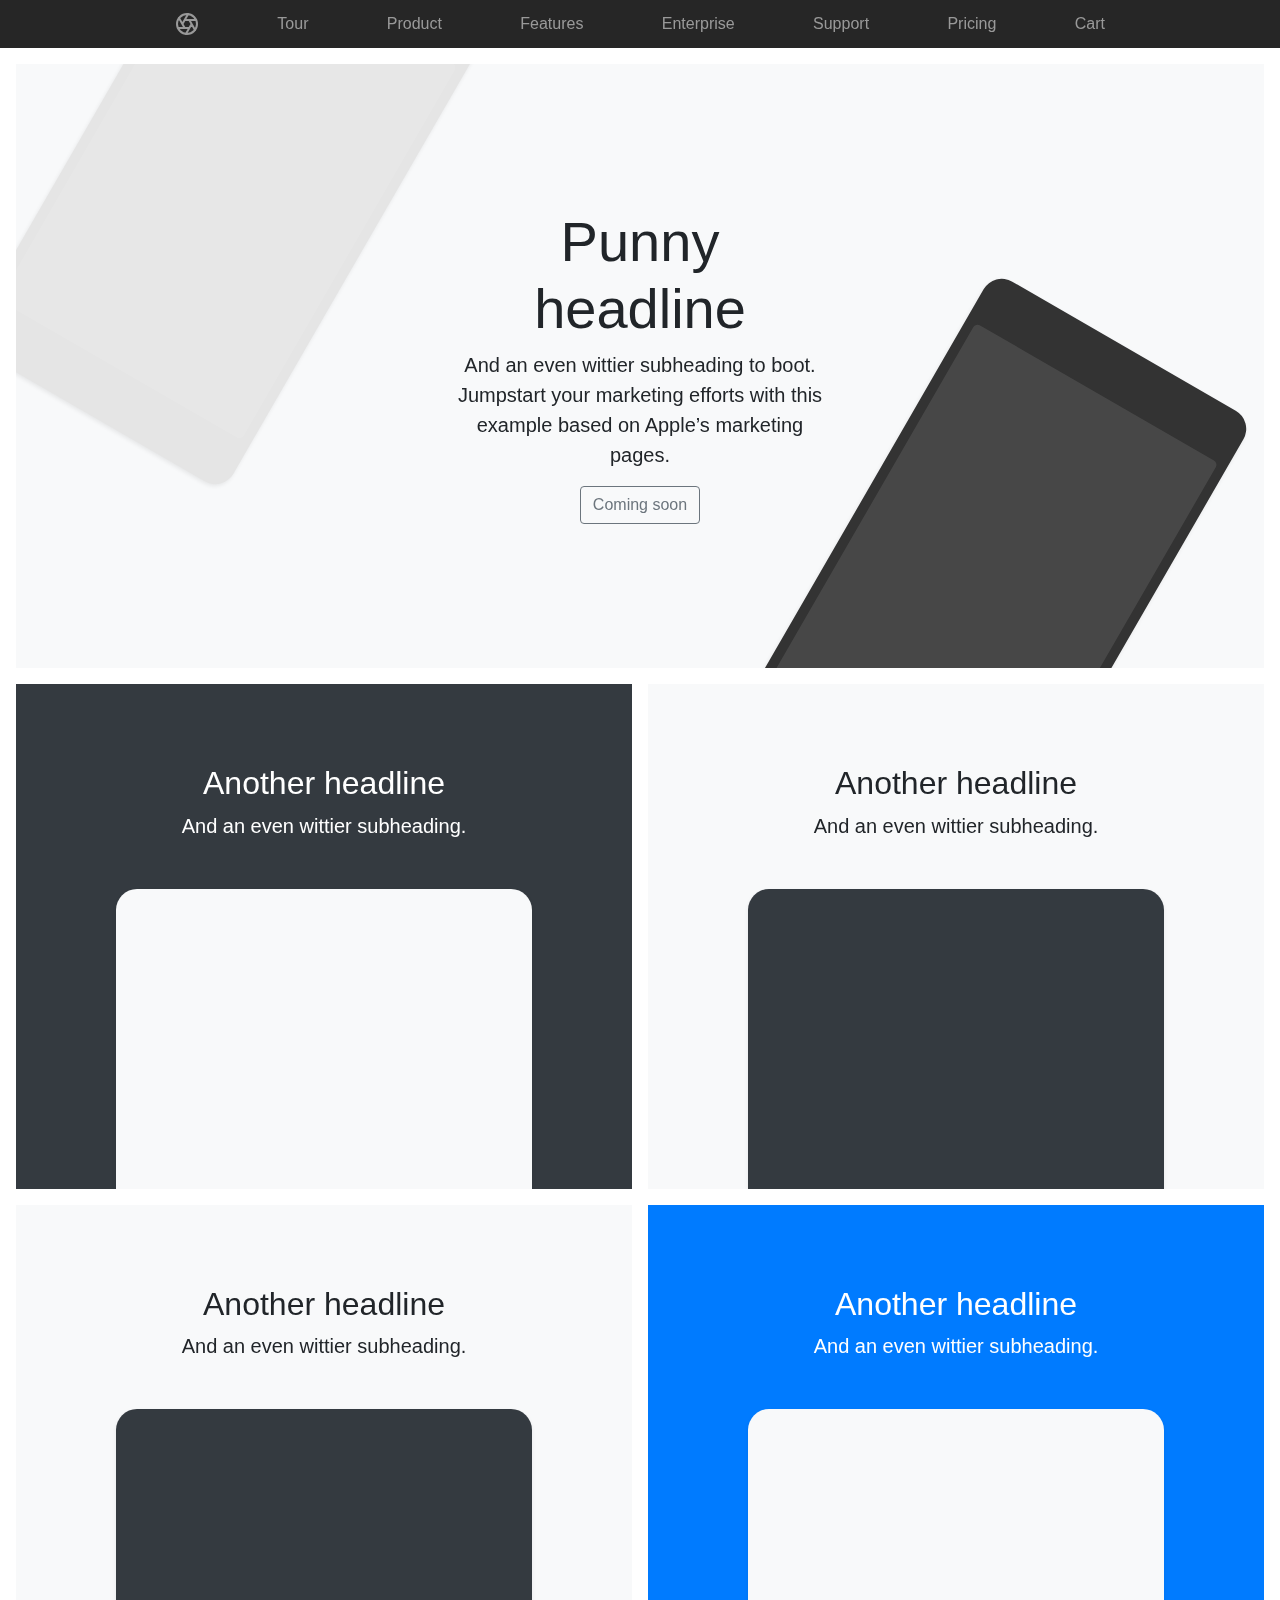
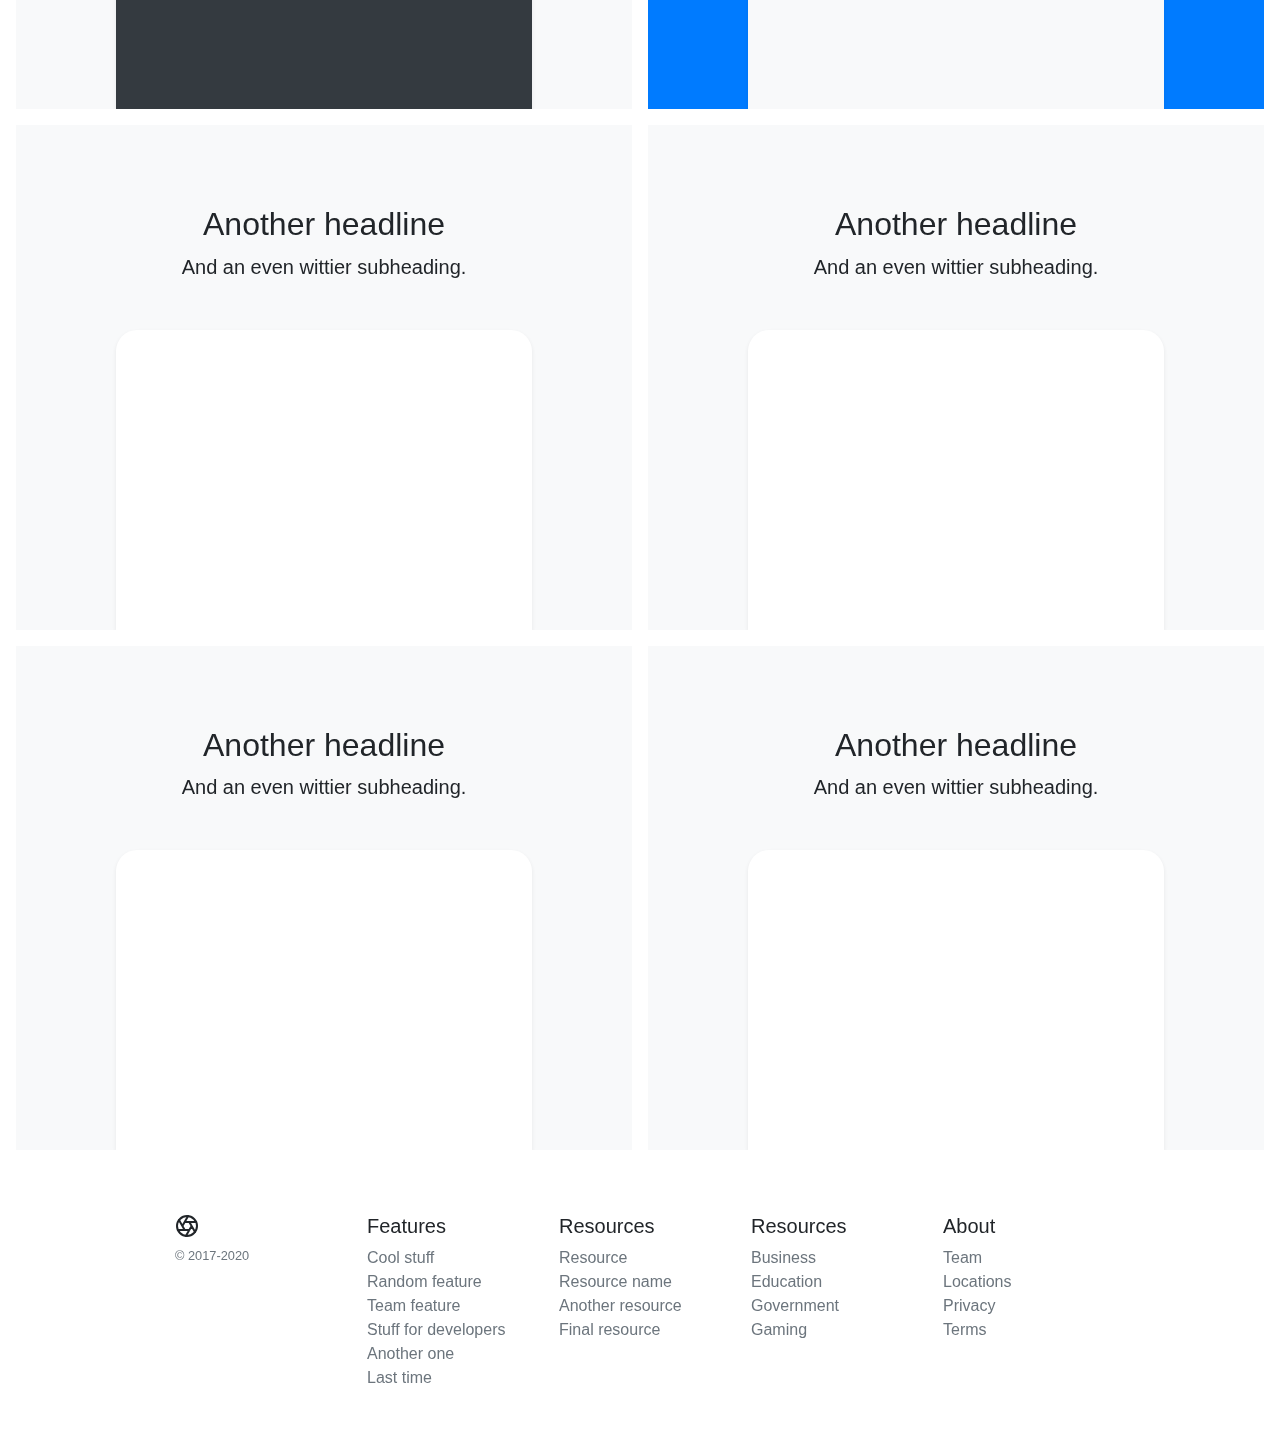
==== index.html @ e9743be8 "Moved files" ====
<!doctype html>
<html lang="en">
  <head>
    <meta charset="utf-8">
    <meta name="viewport" content="width=device-width, initial-scale=1, shrink-to-fit=no">
    <meta name="description" content="">
    <meta name="author" content="Mark Otto, Jacob Thornton, and Bootstrap contributors">
    <meta name="generator" content="Jekyll v4.1.1">
    <title>Product example · Bootstrap</title>

    <link rel="canonical" href="https://getbootstrap.com/docs/4.5/examples/product/">

    <!-- Bootstrap core CSS -->
<link href="assets/dist/css/bootstrap.min.css" rel="stylesheet">

    <style>
      .bd-placeholder-img {
        font-size: 1.125rem;
        text-anchor: middle;
        -webkit-user-select: none;
        -moz-user-select: none;
        -ms-user-select: none;
        user-select: none;
      }

      @media (min-width: 768px) {
        .bd-placeholder-img-lg {
          font-size: 3.5rem;
        }
      }
    </style>
    <!-- Custom styles for this template -->
    <link href="product.css" rel="stylesheet">
  </head>
  <body>
    <nav class="site-header sticky-top py-1">
  <div class="container d-flex flex-column flex-md-row justify-content-between">
    <a class="py-2" href="#" aria-label="Product">
      <svg xmlns="http://www.w3.org/2000/svg" width="24" height="24" fill="none" stroke="currentColor" stroke-linecap="round" stroke-linejoin="round" stroke-width="2" class="d-block mx-auto" role="img" viewBox="0 0 24 24" focusable="false"><title>Product</title><circle cx="12" cy="12" r="10"/><path d="M14.31 8l5.74 9.94M9.69 8h11.48M7.38 12l5.74-9.94M9.69 16L3.95 6.06M14.31 16H2.83m13.79-4l-5.74 9.94"/></svg>
    </a>
    <a class="py-2 d-none d-md-inline-block" href="#">Tour</a>
    <a class="py-2 d-none d-md-inline-block" href="#">Product</a>
    <a class="py-2 d-none d-md-inline-block" href="#">Features</a>
    <a class="py-2 d-none d-md-inline-block" href="#">Enterprise</a>
    <a class="py-2 d-none d-md-inline-block" href="#">Support</a>
    <a class="py-2 d-none d-md-inline-block" href="#">Pricing</a>
    <a class="py-2 d-none d-md-inline-block" href="#">Cart</a>
  </div>
</nav>

<div class="position-relative overflow-hidden p-3 p-md-5 m-md-3 text-center bg-light">
  <div class="col-md-5 p-lg-5 mx-auto my-5">
    <h1 class="display-4 font-weight-normal">Punny headline</h1>
    <p class="lead font-weight-normal">And an even wittier subheading to boot. Jumpstart your marketing efforts with this example based on Apple’s marketing pages.</p>
    <a class="btn btn-outline-secondary" href="#">Coming soon</a>
  </div>
  <div class="product-device shadow-sm d-none d-md-block"></div>
  <div class="product-device product-device-2 shadow-sm d-none d-md-block"></div>
</div>

<div class="d-md-flex flex-md-equal w-100 my-md-3 pl-md-3">
  <div class="bg-dark mr-md-3 pt-3 px-3 pt-md-5 px-md-5 text-center text-white overflow-hidden">
    <div class="my-3 py-3">
      <h2 class="display-5">Another headline</h2>
      <p class="lead">And an even wittier subheading.</p>
    </div>
    <div class="bg-light shadow-sm mx-auto" style="width: 80%; height: 300px; border-radius: 21px 21px 0 0;"></div>
  </div>
  <div class="bg-light mr-md-3 pt-3 px-3 pt-md-5 px-md-5 text-center overflow-hidden">
    <div class="my-3 p-3">
      <h2 class="display-5">Another headline</h2>
      <p class="lead">And an even wittier subheading.</p>
    </div>
    <div class="bg-dark shadow-sm mx-auto" style="width: 80%; height: 300px; border-radius: 21px 21px 0 0;"></div>
  </div>
</div>

<div class="d-md-flex flex-md-equal w-100 my-md-3 pl-md-3">
  <div class="bg-light mr-md-3 pt-3 px-3 pt-md-5 px-md-5 text-center overflow-hidden">
    <div class="my-3 p-3">
      <h2 class="display-5">Another headline</h2>
      <p class="lead">And an even wittier subheading.</p>
    </div>
    <div class="bg-dark shadow-sm mx-auto" style="width: 80%; height: 300px; border-radius: 21px 21px 0 0;"></div>
  </div>
  <div class="bg-primary mr-md-3 pt-3 px-3 pt-md-5 px-md-5 text-center text-white overflow-hidden">
    <div class="my-3 py-3">
      <h2 class="display-5">Another headline</h2>
      <p class="lead">And an even wittier subheading.</p>
    </div>
    <div class="bg-light shadow-sm mx-auto" style="width: 80%; height: 300px; border-radius: 21px 21px 0 0;"></div>
  </div>
</div>

<div class="d-md-flex flex-md-equal w-100 my-md-3 pl-md-3">
  <div class="bg-light mr-md-3 pt-3 px-3 pt-md-5 px-md-5 text-center overflow-hidden">
    <div class="my-3 p-3">
      <h2 class="display-5">Another headline</h2>
      <p class="lead">And an even wittier subheading.</p>
    </div>
    <div class="bg-white shadow-sm mx-auto" style="width: 80%; height: 300px; border-radius: 21px 21px 0 0;"></div>
  </div>
  <div class="bg-light mr-md-3 pt-3 px-3 pt-md-5 px-md-5 text-center overflow-hidden">
    <div class="my-3 py-3">
      <h2 class="display-5">Another headline</h2>
      <p class="lead">And an even wittier subheading.</p>
    </div>
    <div class="bg-white shadow-sm mx-auto" style="width: 80%; height: 300px; border-radius: 21px 21px 0 0;"></div>
  </div>
</div>

<div class="d-md-flex flex-md-equal w-100 my-md-3 pl-md-3">
  <div class="bg-light mr-md-3 pt-3 px-3 pt-md-5 px-md-5 text-center overflow-hidden">
    <div class="my-3 p-3">
      <h2 class="display-5">Another headline</h2>
      <p class="lead">And an even wittier subheading.</p>
    </div>
    <div class="bg-white shadow-sm mx-auto" style="width: 80%; height: 300px; border-radius: 21px 21px 0 0;"></div>
  </div>
  <div class="bg-light mr-md-3 pt-3 px-3 pt-md-5 px-md-5 text-center overflow-hidden">
    <div class="my-3 py-3">
      <h2 class="display-5">Another headline</h2>
      <p class="lead">And an even wittier subheading.</p>
    </div>
    <div class="bg-white shadow-sm mx-auto" style="width: 80%; height: 300px; border-radius: 21px 21px 0 0;"></div>
  </div>
</div>

<footer class="container py-5">
  <div class="row">
    <div class="col-12 col-md">
      <svg xmlns="http://www.w3.org/2000/svg" width="24" height="24" fill="none" stroke="currentColor" stroke-linecap="round" stroke-linejoin="round" stroke-width="2" class="d-block mb-2" role="img" viewBox="0 0 24 24" focusable="false"><title>Product</title><circle cx="12" cy="12" r="10"/><path d="M14.31 8l5.74 9.94M9.69 8h11.48M7.38 12l5.74-9.94M9.69 16L3.95 6.06M14.31 16H2.83m13.79-4l-5.74 9.94"/></svg>
      <small class="d-block mb-3 text-muted">&copy; 2017-2020</small>
    </div>
    <div class="col-6 col-md">
      <h5>Features</h5>
      <ul class="list-unstyled text-small">
        <li><a class="text-muted" href="#">Cool stuff</a></li>
        <li><a class="text-muted" href="#">Random feature</a></li>
        <li><a class="text-muted" href="#">Team feature</a></li>
        <li><a class="text-muted" href="#">Stuff for developers</a></li>
        <li><a class="text-muted" href="#">Another one</a></li>
        <li><a class="text-muted" href="#">Last time</a></li>
      </ul>
    </div>
    <div class="col-6 col-md">
      <h5>Resources</h5>
      <ul class="list-unstyled text-small">
        <li><a class="text-muted" href="#">Resource</a></li>
        <li><a class="text-muted" href="#">Resource name</a></li>
        <li><a class="text-muted" href="#">Another resource</a></li>
        <li><a class="text-muted" href="#">Final resource</a></li>
      </ul>
    </div>
    <div class="col-6 col-md">
      <h5>Resources</h5>
      <ul class="list-unstyled text-small">
        <li><a class="text-muted" href="#">Business</a></li>
        <li><a class="text-muted" href="#">Education</a></li>
        <li><a class="text-muted" href="#">Government</a></li>
        <li><a class="text-muted" href="#">Gaming</a></li>
      </ul>
    </div>
    <div class="col-6 col-md">
      <h5>About</h5>
      <ul class="list-unstyled text-small">
        <li><a class="text-muted" href="#">Team</a></li>
        <li><a class="text-muted" href="#">Locations</a></li>
        <li><a class="text-muted" href="#">Privacy</a></li>
        <li><a class="text-muted" href="#">Terms</a></li>
      </ul>
    </div>
  </div>
</footer>
<script src="https://code.jquery.com/jquery-3.5.1.slim.min.js" integrity="sha384-DfXdz2htPH0lsSSs5nCTpuj/zy4C+OGpamoFVy38MVBnE+IbbVYUew+OrCXaRkfj" crossorigin="anonymous"></script>
      <script>window.jQuery || document.write('<script src="assets/js/vendor/jquery.slim.min.js"><\/script>')</script><script src="assets/dist/js/bootstrap.bundle.min.js"></script>
</html>
---- product.css ----
.container {
  max-width: 960px;
}

/*
 * Custom translucent site header
 */

.site-header {
  background-color: rgba(0, 0, 0, .85);
  -webkit-backdrop-filter: saturate(180%) blur(20px);
  backdrop-filter: saturate(180%) blur(20px);
}
.site-header a {
  color: #999;
  transition: ease-in-out color .15s;
}
.site-header a:hover {
  color: #fff;
  text-decoration: none;
}

/*
 * Dummy devices (replace them with your own or something else entirely!)
 */

.product-device {
  position: absolute;
  right: 10%;
  bottom: -30%;
  width: 300px;
  height: 540px;
  background-color: #333;
  border-radius: 21px;
  -webkit-transform: rotate(30deg);
  transform: rotate(30deg);
}

.product-device::before {
  position: absolute;
  top: 10%;
  right: 10px;
  bottom: 10%;
  left: 10px;
  content: "";
  background-color: rgba(255, 255, 255, .1);
  border-radius: 5px;
}

.product-device-2 {
  top: -25%;
  right: auto;
  bottom: 0;
  left: 5%;
  background-color: #e5e5e5;
}


/*
 * Extra utilities
 */

.flex-equal > * {
  -ms-flex: 1;
  flex: 1;
}
@media (min-width: 768px) {
  .flex-md-equal > * {
    -ms-flex: 1;
    flex: 1;
  }
}

.overflow-hidden { overflow: hidden; }
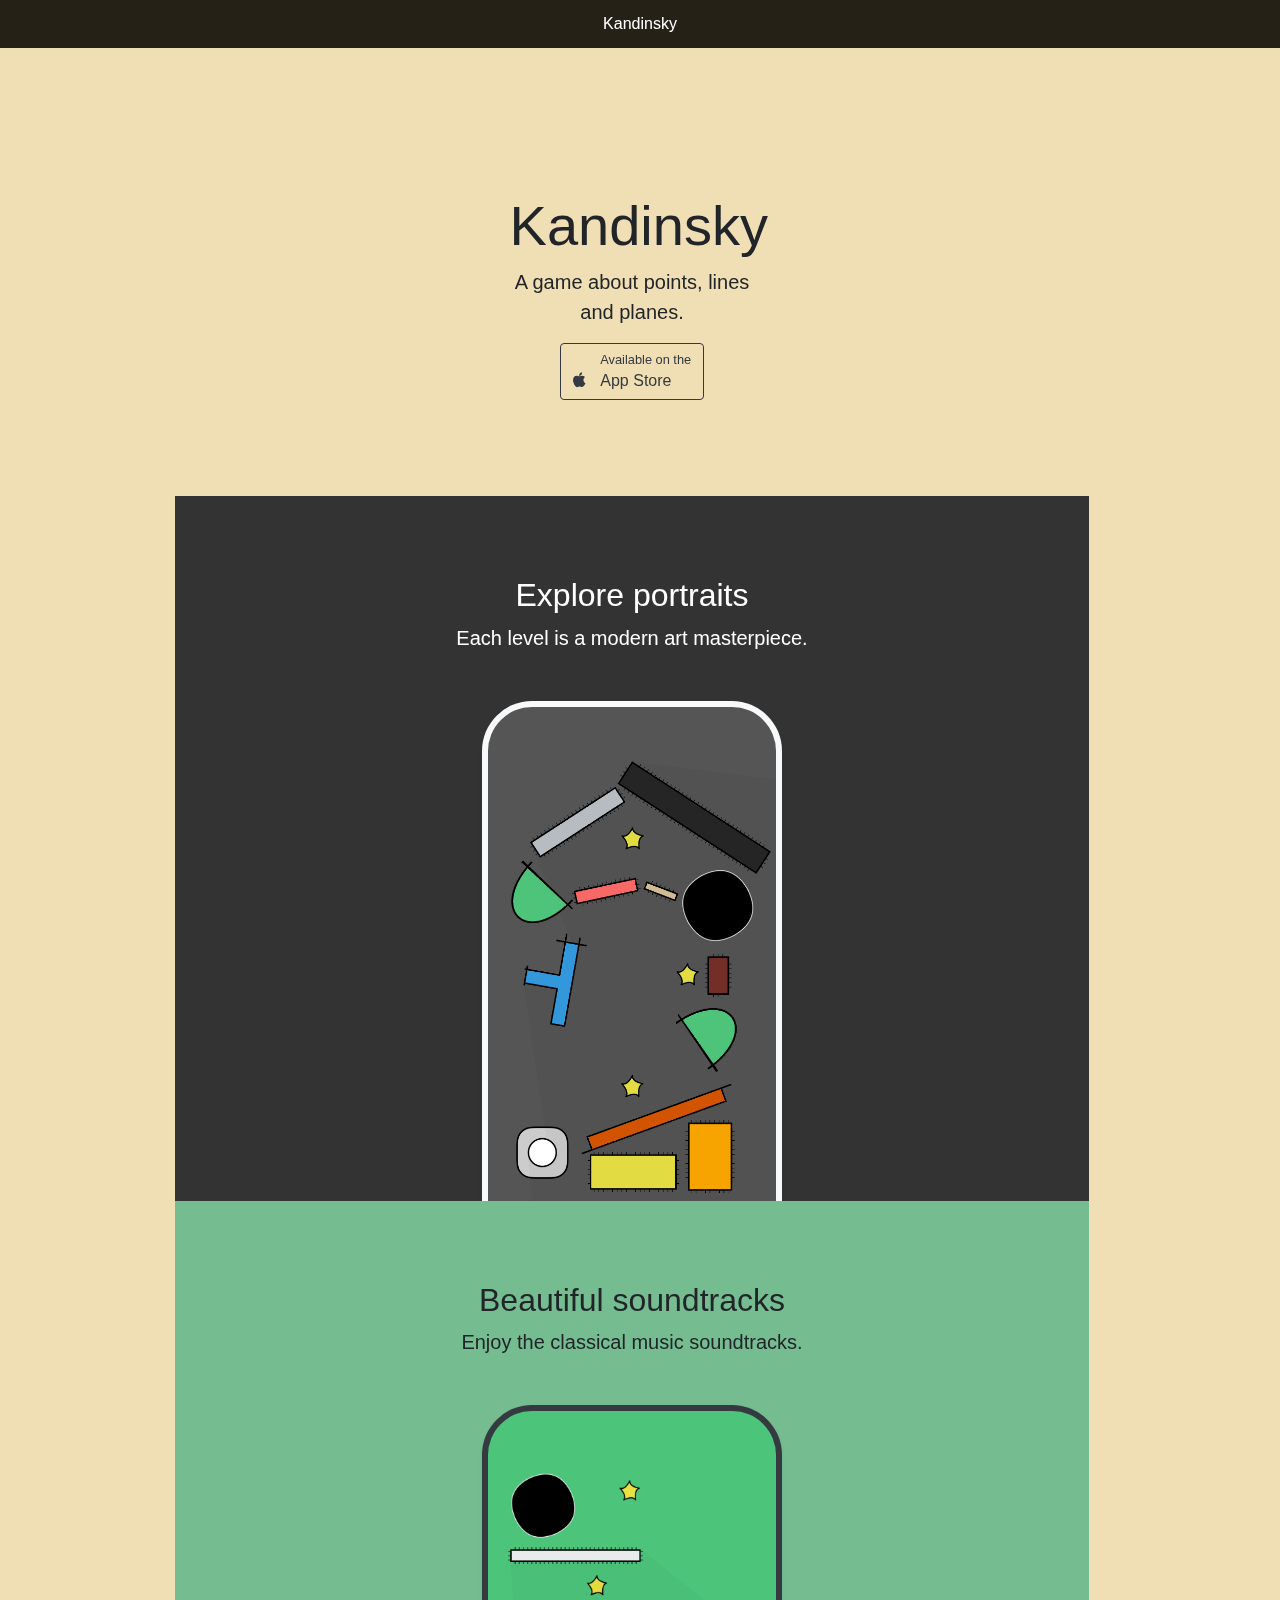
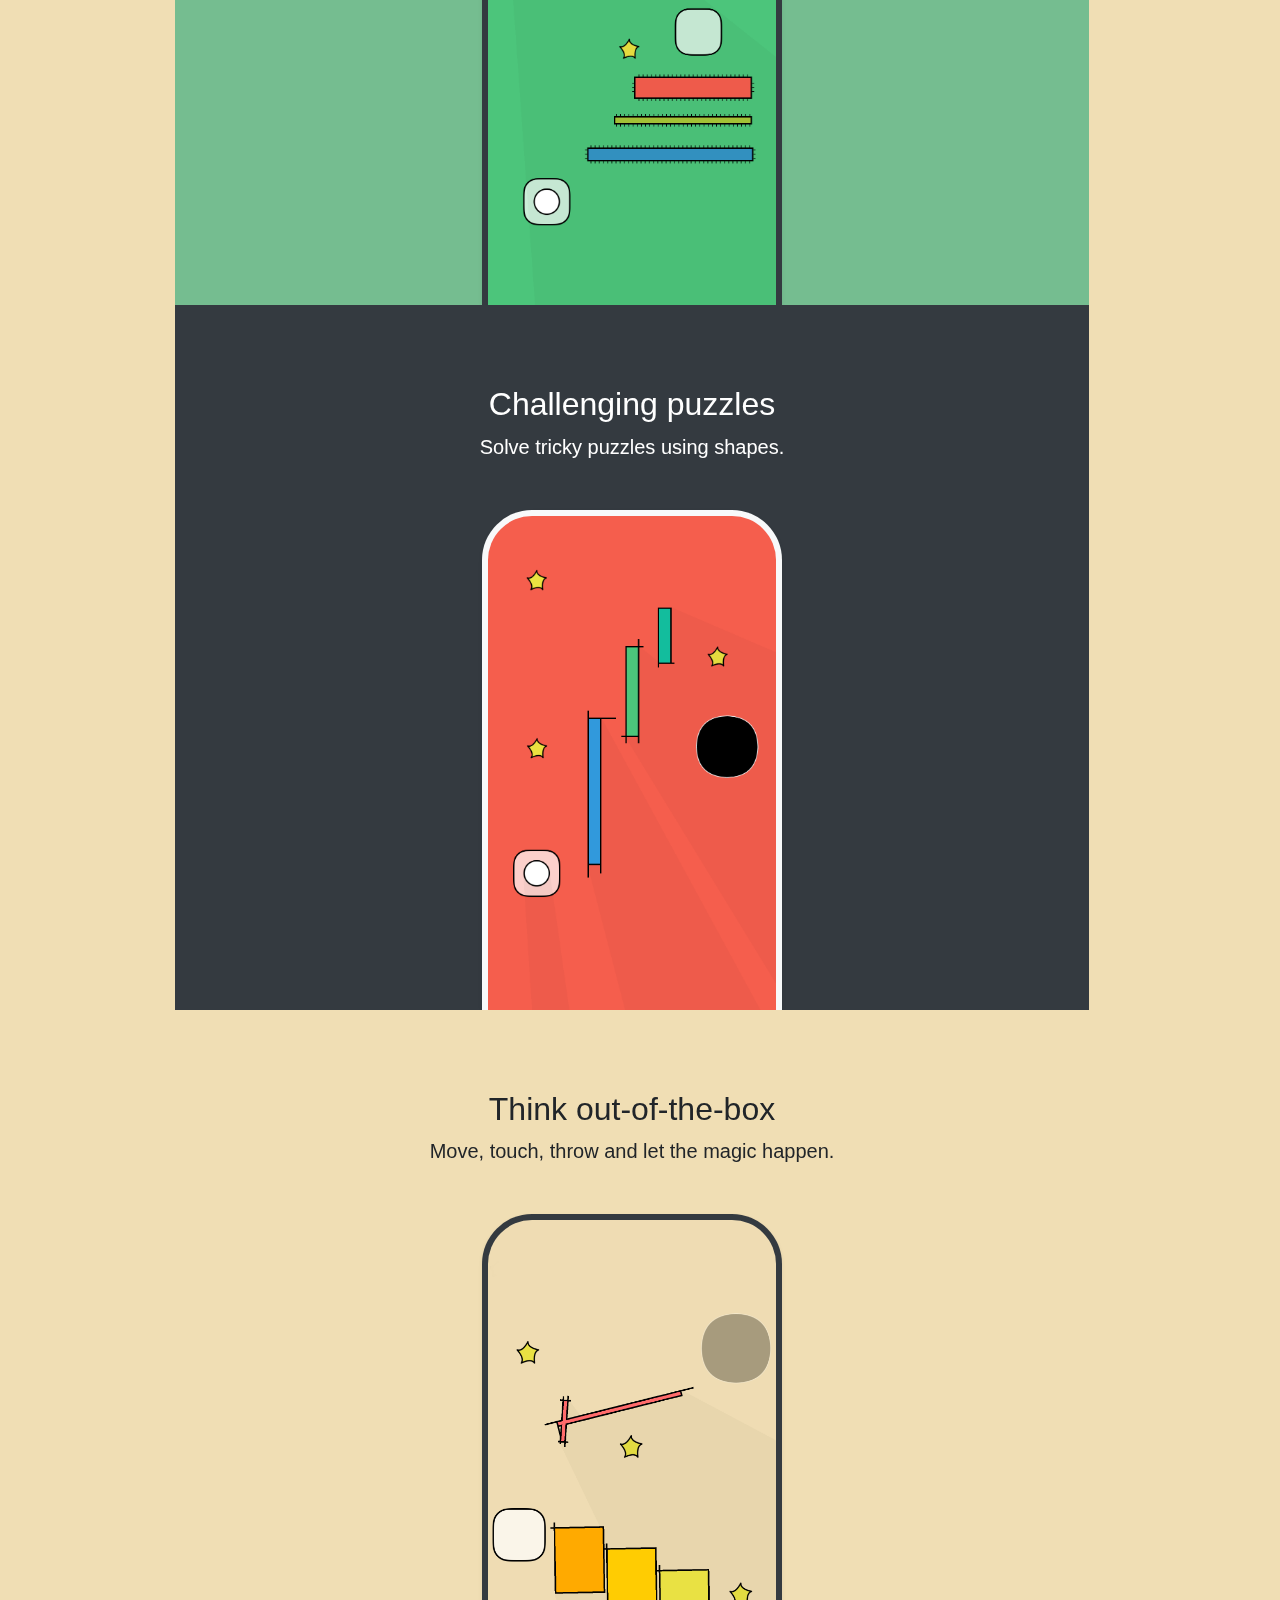
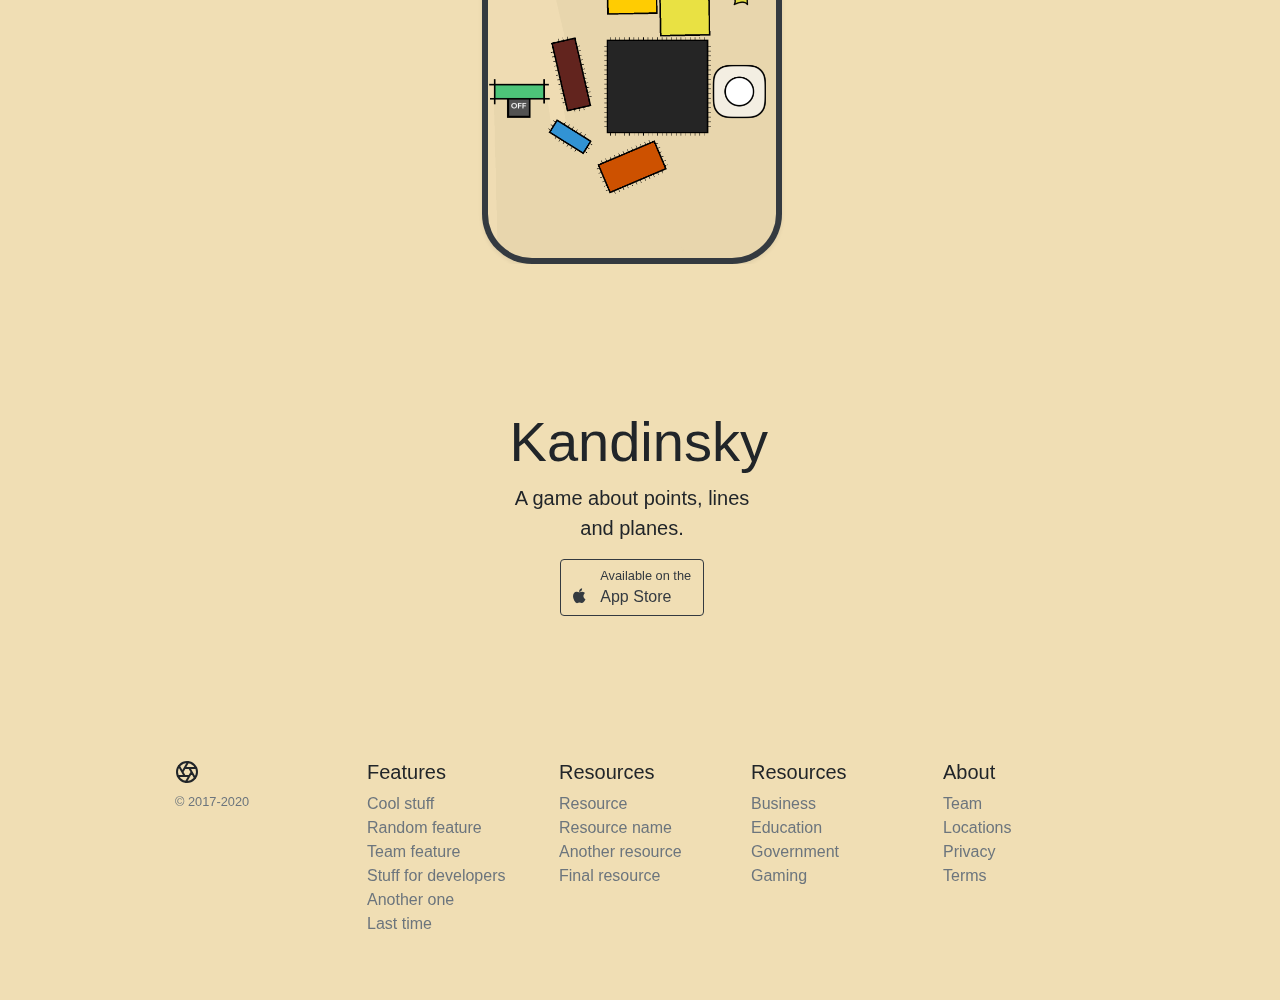
==== commit 60ef118e: "Updated sections" ====
--- a/index.html
+++ b/index.html
@@ -1,177 +1,149 @@
 <!doctype html>
 <html lang="en">
-  <head>
-    <meta charset="utf-8">
-    <meta name="viewport" content="width=device-width, initial-scale=1, shrink-to-fit=no">
-    <meta name="description" content="">
-    <meta name="author" content="Mark Otto, Jacob Thornton, and Bootstrap contributors">
-    <meta name="generator" content="Jekyll v4.1.1">
-    <title>Product example · Bootstrap</title>
+<head>
+  <meta charset="utf-8">
+  <meta name="viewport" content="width=device-width, initial-scale=1, shrink-to-fit=no">
+  <meta name="description" content="">
+  <meta name="author" content="Mark Otto, Jacob Thornton, and Bootstrap contributors">
+  <meta name="generator" content="Jekyll v4.1.1">
+  <title>Product example · Bootstrap</title>
 
-    <link rel="canonical" href="https://getbootstrap.com/docs/4.5/examples/product/">
+  <link rel="canonical" href="https://getbootstrap.com/docs/4.5/examples/product/">
 
-    <!-- Bootstrap core CSS -->
-<link href="assets/dist/css/bootstrap.min.css" rel="stylesheet">
+  <!-- Bootstrap core CSS -->
+  <link href="assets/dist/css/bootstrap.min.css" rel="stylesheet">
 
-    <style>
-      .bd-placeholder-img {
-        font-size: 1.125rem;
-        text-anchor: middle;
-        -webkit-user-select: none;
-        -moz-user-select: none;
-        -ms-user-select: none;
-        user-select: none;
+  <style>
+    .bd-placeholder-img {
+      font-size: 1.125rem;
+      text-anchor: middle;
+      -webkit-user-select: none;
+      -moz-user-select: none;
+      -ms-user-select: none;
+      user-select: none;
+    }
+
+    @media (min-width: 768px) {
+      .bd-placeholder-img-lg {
+        font-size: 3.5rem;
       }
+    }
+  </style>
+  <!-- Custom styles for this template -->
+  <link href="product.css" rel="stylesheet">
+  <link href="https://cdnjs.cloudflare.com/ajax/libs/font-awesome/4.0.3/css/font-awesome.css" rel="stylesheet">
+</head>
+<body>
+  <nav class="site-header sticky-top py-1">
+    <div class="container" style="height: 40px;">
+      <p class="text-center text-white" style="padding-top: 8px;">Kandinsky</p>
+    </div>
+  </nav>
 
-      @media (min-width: 768px) {
-        .bd-placeholder-img-lg {
-          font-size: 3.5rem;
-        }
-      }
-    </style>
-    <!-- Custom styles for this template -->
-    <link href="product.css" rel="stylesheet">
-  </head>
-  <body>
-    <nav class="site-header sticky-top py-1">
-  <div class="container d-flex flex-column flex-md-row justify-content-between">
-    <a class="py-2" href="#" aria-label="Product">
-      <svg xmlns="http://www.w3.org/2000/svg" width="24" height="24" fill="none" stroke="currentColor" stroke-linecap="round" stroke-linejoin="round" stroke-width="2" class="d-block mx-auto" role="img" viewBox="0 0 24 24" focusable="false"><title>Product</title><circle cx="12" cy="12" r="10"/><path d="M14.31 8l5.74 9.94M9.69 8h11.48M7.38 12l5.74-9.94M9.69 16L3.95 6.06M14.31 16H2.83m13.79-4l-5.74 9.94"/></svg>
-    </a>
-    <a class="py-2 d-none d-md-inline-block" href="#">Tour</a>
-    <a class="py-2 d-none d-md-inline-block" href="#">Product</a>
-    <a class="py-2 d-none d-md-inline-block" href="#">Features</a>
-    <a class="py-2 d-none d-md-inline-block" href="#">Enterprise</a>
-    <a class="py-2 d-none d-md-inline-block" href="#">Support</a>
-    <a class="py-2 d-none d-md-inline-block" href="#">Pricing</a>
-    <a class="py-2 d-none d-md-inline-block" href="#">Cart</a>
-  </div>
-</nav>
+  <div class="container" style="margin-right: auto; margin-left: auto;">
+    <div class="presentation-header mr-md-3 pt-3 px-3 pt-md-5 px-md-5 text-center overflow-hidden">
+      <div class="col-md-5 p-lg-5 mx-auto my-5">
+        <h1 class="display-4 font-weight-normal">Kandinsky</h1>
+        <p class="lead font-weight-normal">A game about points, lines and planes.</p>
+        <button class="btn btn-outline-dark btn-icon-text"> <i class="fa fa-apple btn-icon-prepend mdi-36px"></i> <span class="d-inline-block text-left"> <small class="font-weight-light d-block">Available on the</small> App Store </span> </button>
+      </div>
+    </div>
 
-<div class="position-relative overflow-hidden p-3 p-md-5 m-md-3 text-center bg-light">
-  <div class="col-md-5 p-lg-5 mx-auto my-5">
-    <h1 class="display-4 font-weight-normal">Punny headline</h1>
-    <p class="lead font-weight-normal">And an even wittier subheading to boot. Jumpstart your marketing efforts with this example based on Apple’s marketing pages.</p>
-    <a class="btn btn-outline-secondary" href="#">Coming soon</a>
-  </div>
-  <div class="product-device shadow-sm d-none d-md-block"></div>
-  <div class="product-device product-device-2 shadow-sm d-none d-md-block"></div>
-</div>
+    <div class="mr-md-3 pt-3 px-3 pt-md-5 px-md-5 text-center text-white overflow-hidden" style="background-color: #333333;">
+      <div class="my-3 py-3">
+        <h2 class="display-5">Explore portraits</h2>
+        <p class="lead">Each level is a modern art masterpiece.</p>
+      </div>
+      <div class="device-shape bg-light shadow-sm mx-auto" style="width: 300px; height: 500px; border-radius: 50px 50px 0 0;">
+        <img src="assets/portraits/portrait-1.png" />
+      </div>
+    </div>
 
-<div class="d-md-flex flex-md-equal w-100 my-md-3 pl-md-3">
-  <div class="bg-dark mr-md-3 pt-3 px-3 pt-md-5 px-md-5 text-center text-white overflow-hidden">
-    <div class="my-3 py-3">
-      <h2 class="display-5">Another headline</h2>
-      <p class="lead">And an even wittier subheading.</p>
+    <div class="mr-md-3 pt-3 px-3 pt-md-5 px-md-5 text-center overflow-hidden" style="background-color: #75bd90;">
+      <div class="my-3 p-3">
+        <h2 class="display-5">Beautiful soundtracks</h2>
+        <p class="lead">Enjoy the classical music soundtracks.</p>
+      </div>
+      <div class="device-shape bg-dark shadow-sm mx-auto" style="width: 300px; height: 500px; border-radius: 50px 50px 0 0;">
+        <img src="assets/portraits/portrait-2.png" />
+      </div>
     </div>
-    <div class="bg-light shadow-sm mx-auto" style="width: 80%; height: 300px; border-radius: 21px 21px 0 0;"></div>
-  </div>
-  <div class="bg-light mr-md-3 pt-3 px-3 pt-md-5 px-md-5 text-center overflow-hidden">
-    <div class="my-3 p-3">
-      <h2 class="display-5">Another headline</h2>
-      <p class="lead">And an even wittier subheading.</p>
+
+    <div class="bg-dark mr-md-3 pt-3 px-3 pt-md-5 px-md-5 text-center text-white overflow-hidden">
+      <div class="my-3 p-3">
+        <h2 class="display-5">Challenging puzzles</h2>
+        <p class="lead">Solve tricky puzzles using shapes.</p>
+      </div>
+      <div class="device-shape bg-light shadow-sm mx-auto" style="width: 300px; height: 500px; border-radius: 50px 50px 0 0;">
+        <img src="assets/portraits/portrait-3.png" />
+      </div>
     </div>
-    <div class="bg-dark shadow-sm mx-auto" style="width: 80%; height: 300px; border-radius: 21px 21px 0 0;"></div>
-  </div>
-</div>
 
-<div class="d-md-flex flex-md-equal w-100 my-md-3 pl-md-3">
-  <div class="bg-light mr-md-3 pt-3 px-3 pt-md-5 px-md-5 text-center overflow-hidden">
-    <div class="my-3 p-3">
-      <h2 class="display-5">Another headline</h2>
-      <p class="lead">And an even wittier subheading.</p>
+    <div class="bg-transparent mr-md-3 pt-3 px-3 pt-md-5 px-md-5 text-center overflow-hidden">
+      <div class="my-3 py-3">
+        <h2 class="display-5">Think out-of-the-box</h2>
+        <p class="lead">Move, touch, throw and let the magic happen.</p>
+      </div>
+      <div class="device-shape-full bg-dark shadow-sm mx-auto" style="width: 300px; height: 650px; border-radius: 50px 50px 50px 50px;">
+        <img src="assets/portraits/portrait-5.png" />
+      </div>
     </div>
-    <div class="bg-dark shadow-sm mx-auto" style="width: 80%; height: 300px; border-radius: 21px 21px 0 0;"></div>
-  </div>
-  <div class="bg-primary mr-md-3 pt-3 px-3 pt-md-5 px-md-5 text-center text-white overflow-hidden">
-    <div class="my-3 py-3">
-      <h2 class="display-5">Another headline</h2>
-      <p class="lead">And an even wittier subheading.</p>
-    </div>
-    <div class="bg-light shadow-sm mx-auto" style="width: 80%; height: 300px; border-radius: 21px 21px 0 0;"></div>
-  </div>
-</div>
 
-<div class="d-md-flex flex-md-equal w-100 my-md-3 pl-md-3">
-  <div class="bg-light mr-md-3 pt-3 px-3 pt-md-5 px-md-5 text-center overflow-hidden">
-    <div class="my-3 p-3">
-      <h2 class="display-5">Another headline</h2>
-      <p class="lead">And an even wittier subheading.</p>
-    </div>
-    <div class="bg-white shadow-sm mx-auto" style="width: 80%; height: 300px; border-radius: 21px 21px 0 0;"></div>
-  </div>
-  <div class="bg-light mr-md-3 pt-3 px-3 pt-md-5 px-md-5 text-center overflow-hidden">
-    <div class="my-3 py-3">
-      <h2 class="display-5">Another headline</h2>
-      <p class="lead">And an even wittier subheading.</p>
-    </div>
-    <div class="bg-white shadow-sm mx-auto" style="width: 80%; height: 300px; border-radius: 21px 21px 0 0;"></div>
-  </div>
-</div>
-
-<div class="d-md-flex flex-md-equal w-100 my-md-3 pl-md-3">
-  <div class="bg-light mr-md-3 pt-3 px-3 pt-md-5 px-md-5 text-center overflow-hidden">
-    <div class="my-3 p-3">
-      <h2 class="display-5">Another headline</h2>
-      <p class="lead">And an even wittier subheading.</p>
-    </div>
-    <div class="bg-white shadow-sm mx-auto" style="width: 80%; height: 300px; border-radius: 21px 21px 0 0;"></div>
-  </div>
-  <div class="bg-light mr-md-3 pt-3 px-3 pt-md-5 px-md-5 text-center overflow-hidden">
-    <div class="my-3 py-3">
-      <h2 class="display-5">Another headline</h2>
-      <p class="lead">And an even wittier subheading.</p>
-    </div>
-    <div class="bg-white shadow-sm mx-auto" style="width: 80%; height: 300px; border-radius: 21px 21px 0 0;"></div>
-  </div>
-</div>
-
-<footer class="container py-5">
-  <div class="row">
-    <div class="col-12 col-md">
-      <svg xmlns="http://www.w3.org/2000/svg" width="24" height="24" fill="none" stroke="currentColor" stroke-linecap="round" stroke-linejoin="round" stroke-width="2" class="d-block mb-2" role="img" viewBox="0 0 24 24" focusable="false"><title>Product</title><circle cx="12" cy="12" r="10"/><path d="M14.31 8l5.74 9.94M9.69 8h11.48M7.38 12l5.74-9.94M9.69 16L3.95 6.06M14.31 16H2.83m13.79-4l-5.74 9.94"/></svg>
-      <small class="d-block mb-3 text-muted">&copy; 2017-2020</small>
-    </div>
-    <div class="col-6 col-md">
-      <h5>Features</h5>
-      <ul class="list-unstyled text-small">
-        <li><a class="text-muted" href="#">Cool stuff</a></li>
-        <li><a class="text-muted" href="#">Random feature</a></li>
-        <li><a class="text-muted" href="#">Team feature</a></li>
-        <li><a class="text-muted" href="#">Stuff for developers</a></li>
-        <li><a class="text-muted" href="#">Another one</a></li>
-        <li><a class="text-muted" href="#">Last time</a></li>
-      </ul>
-    </div>
-    <div class="col-6 col-md">
-      <h5>Resources</h5>
-      <ul class="list-unstyled text-small">
-        <li><a class="text-muted" href="#">Resource</a></li>
-        <li><a class="text-muted" href="#">Resource name</a></li>
-        <li><a class="text-muted" href="#">Another resource</a></li>
-        <li><a class="text-muted" href="#">Final resource</a></li>
-      </ul>
-    </div>
-    <div class="col-6 col-md">
-      <h5>Resources</h5>
-      <ul class="list-unstyled text-small">
-        <li><a class="text-muted" href="#">Business</a></li>
-        <li><a class="text-muted" href="#">Education</a></li>
-        <li><a class="text-muted" href="#">Government</a></li>
-        <li><a class="text-muted" href="#">Gaming</a></li>
-      </ul>
-    </div>
-    <div class="col-6 col-md">
-      <h5>About</h5>
-      <ul class="list-unstyled text-small">
-        <li><a class="text-muted" href="#">Team</a></li>
-        <li><a class="text-muted" href="#">Locations</a></li>
-        <li><a class="text-muted" href="#">Privacy</a></li>
-        <li><a class="text-muted" href="#">Terms</a></li>
-      </ul>
+    <div class="presentation-header mr-md-3 pt-3 px-3 pt-md-5 px-md-5 text-center overflow-hidden">
+      <div class="col-md-5 p-lg-5 mx-auto my-5">
+        <h1 class="display-4 font-weight-normal">Kandinsky</h1>
+        <p class="lead font-weight-normal">A game about points, lines and planes.</p>
+        <button class="btn btn-outline-dark btn-icon-text"> <i class="fa fa-apple btn-icon-prepend mdi-36px"></i> <span class="d-inline-block text-left"> <small class="font-weight-light d-block">Available on the</small> App Store </span> </button>
+      </div>
     </div>
   </div>
-</footer>
-<script src="https://code.jquery.com/jquery-3.5.1.slim.min.js" integrity="sha384-DfXdz2htPH0lsSSs5nCTpuj/zy4C+OGpamoFVy38MVBnE+IbbVYUew+OrCXaRkfj" crossorigin="anonymous"></script>
-      <script>window.jQuery || document.write('<script src="assets/js/vendor/jquery.slim.min.js"><\/script>')</script><script src="assets/dist/js/bootstrap.bundle.min.js"></script>
-</html>
+
+  <footer class="container py-5">
+    <div class="row">
+      <div class="col-12 col-md">
+        <svg xmlns="http://www.w3.org/2000/svg" width="24" height="24" fill="none" stroke="currentColor" stroke-linecap="round" stroke-linejoin="round" stroke-width="2" class="d-block mb-2" role="img" viewBox="0 0 24 24" focusable="false"><title>Product</title><circle cx="12" cy="12" r="10"/><path d="M14.31 8l5.74 9.94M9.69 8h11.48M7.38 12l5.74-9.94M9.69 16L3.95 6.06M14.31 16H2.83m13.79-4l-5.74 9.94"/></svg>
+        <small class="d-block mb-3 text-muted">&copy; 2017-2020</small>
+      </div>
+      <div class="col-6 col-md">
+        <h5>Features</h5>
+        <ul class="list-unstyled text-small">
+          <li><a class="text-muted" href="#">Cool stuff</a></li>
+          <li><a class="text-muted" href="#">Random feature</a></li>
+          <li><a class="text-muted" href="#">Team feature</a></li>
+          <li><a class="text-muted" href="#">Stuff for developers</a></li>
+          <li><a class="text-muted" href="#">Another one</a></li>
+          <li><a class="text-muted" href="#">Last time</a></li>
+        </ul>
+      </div>
+      <div class="col-6 col-md">
+        <h5>Resources</h5>
+        <ul class="list-unstyled text-small">
+          <li><a class="text-muted" href="#">Resource</a></li>
+          <li><a class="text-muted" href="#">Resource name</a></li>
+          <li><a class="text-muted" href="#">Another resource</a></li>
+          <li><a class="text-muted" href="#">Final resource</a></li>
+        </ul>
+      </div>
+      <div class="col-6 col-md">
+        <h5>Resources</h5>
+        <ul class="list-unstyled text-small">
+          <li><a class="text-muted" href="#">Business</a></li>
+          <li><a class="text-muted" href="#">Education</a></li>
+          <li><a class="text-muted" href="#">Government</a></li>
+          <li><a class="text-muted" href="#">Gaming</a></li>
+        </ul>
+      </div>
+      <div class="col-6 col-md">
+        <h5>About</h5>
+        <ul class="list-unstyled text-small">
+          <li><a class="text-muted" href="#">Team</a></li>
+          <li><a class="text-muted" href="#">Locations</a></li>
+          <li><a class="text-muted" href="#">Privacy</a></li>
+          <li><a class="text-muted" href="#">Terms</a></li>
+        </ul>
+      </div>
+    </div>
+  </footer>
+  <script src="https://code.jquery.com/jquery-3.5.1.slim.min.js" integrity="sha384-DfXdz2htPH0lsSSs5nCTpuj/zy4C+OGpamoFVy38MVBnE+IbbVYUew+OrCXaRkfj" crossorigin="anonymous"></script>
+  <script>window.jQuery || document.write('<script src="assets/js/vendor/jquery.slim.min.js"><\/script>')</script><script src="assets/dist/js/bootstrap.bundle.min.js"></script>
+  </html>
--- a/product.css
+++ b/product.css
@@ -1,6 +1,19 @@
 .container {
   max-width: 960px;
 }
+
+body {
+  background-color: #f0deb4;
+}
+
+.presentation-header {
+  background-color: #f0deb4;
+}
+
+.mdi-36px {
+     font-size: 39px;
+     margin-right: 10px;
+ }
 
 /*
  * Custom translucent site header
@@ -23,6 +36,35 @@
 /*
  * Dummy devices (replace them with your own or something else entirely!)
  */
+
+
+.device-shape {
+  overflow: hidden;
+}
+
+.device-shape img {
+    height: 100%;
+    width: 100%;
+    object-fit: cover;
+    object-position: 50% 0%;
+    padding-top: 6px;
+    padding-left: 6px;
+    padding-right: 6px;
+    border-radius: 50px 50px 0 0;
+}​
+
+.device-shape-full {
+  overflow: hidden;
+}
+
+.device-shape-full img {
+    height: 100%;
+    width: 100%;
+    object-fit: cover;
+    object-position: 50% 50%;
+    padding: 6px;
+    border-radius: 50px 50px 50px 50px;
+}
 
 .product-device {
   position: absolute;
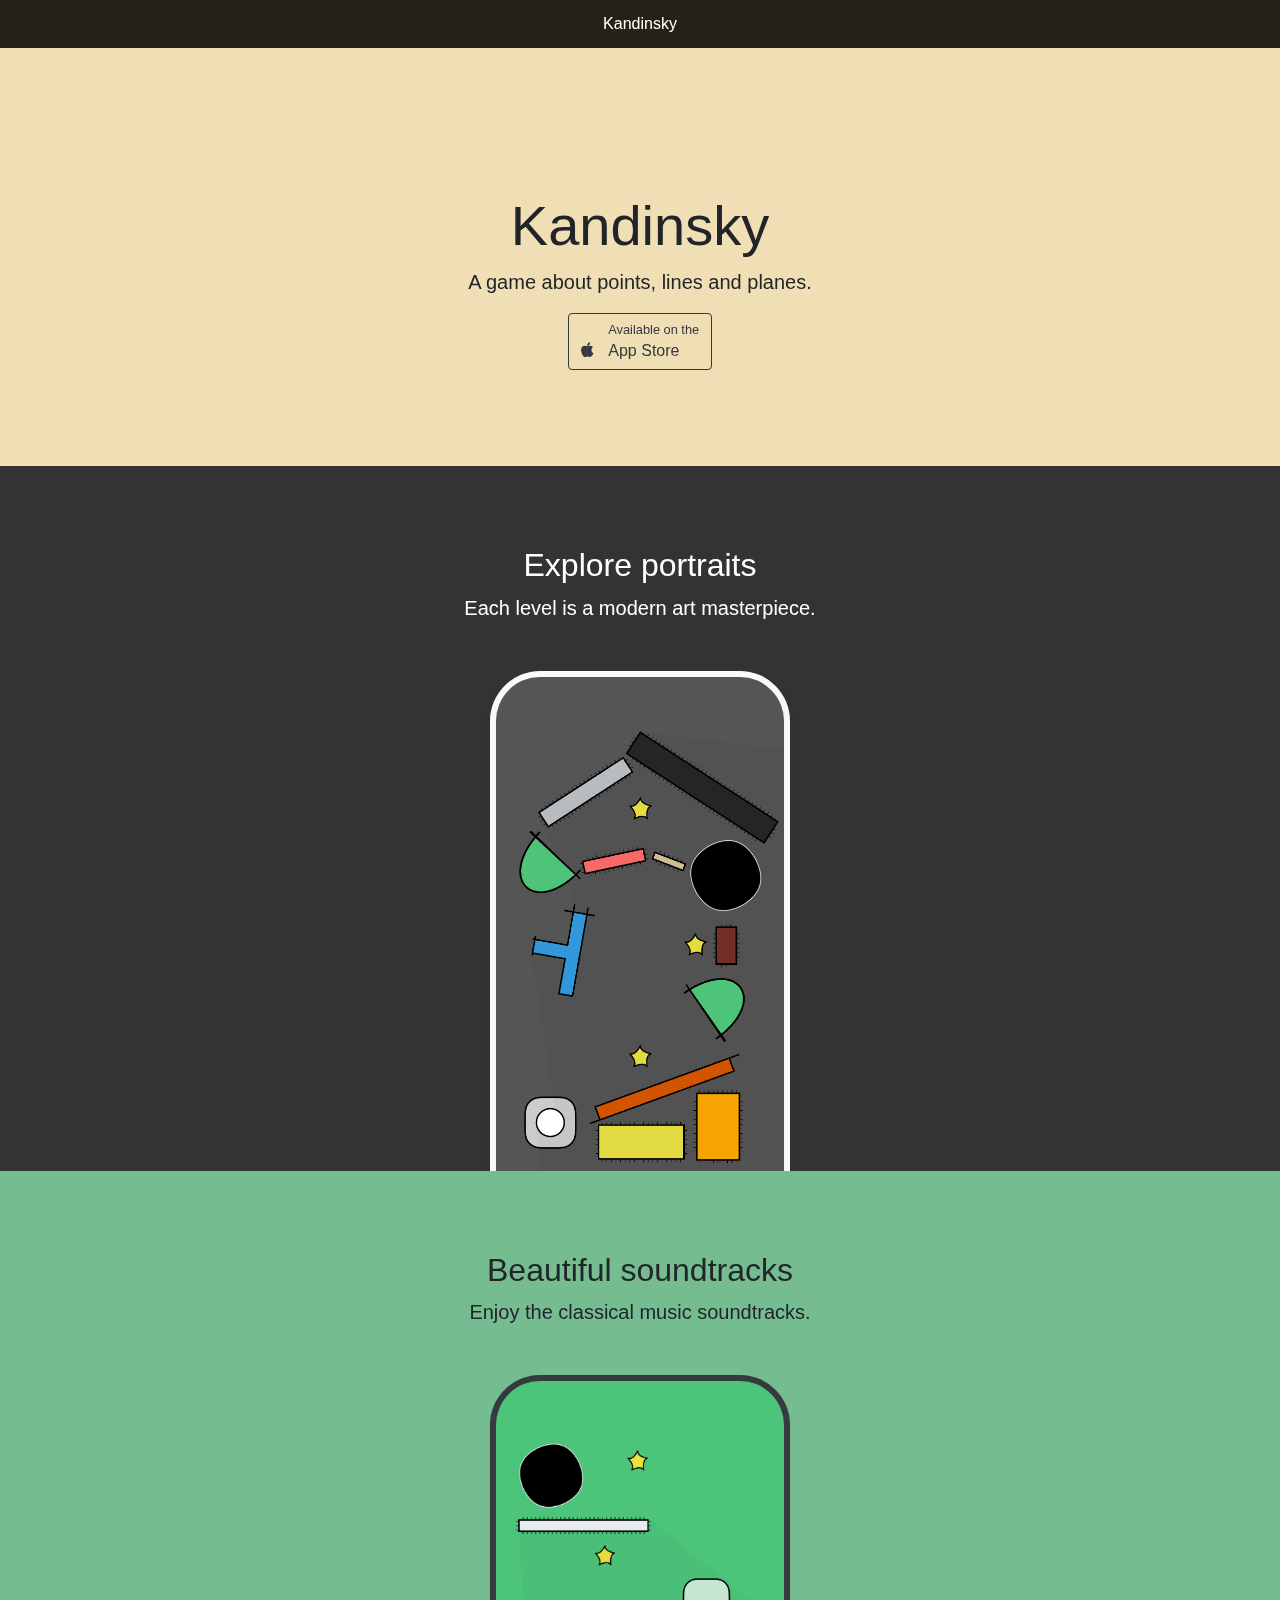
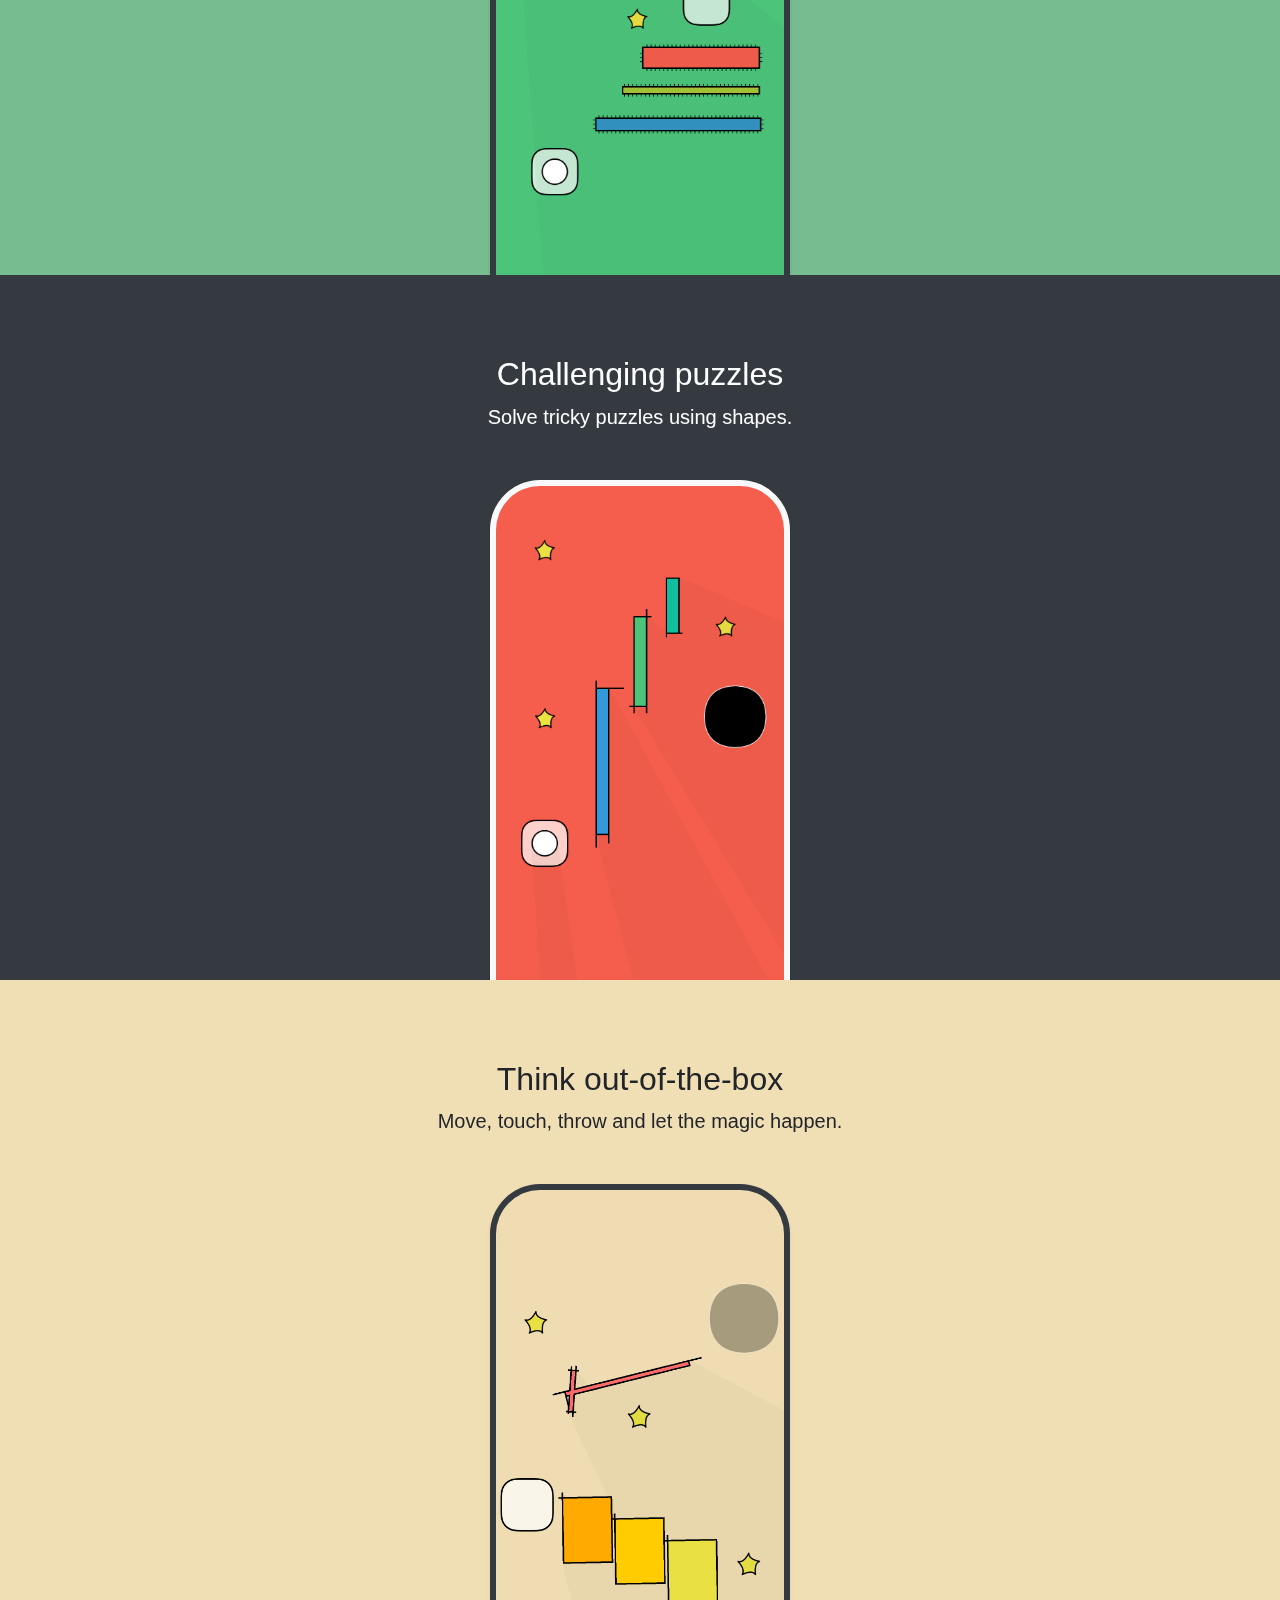
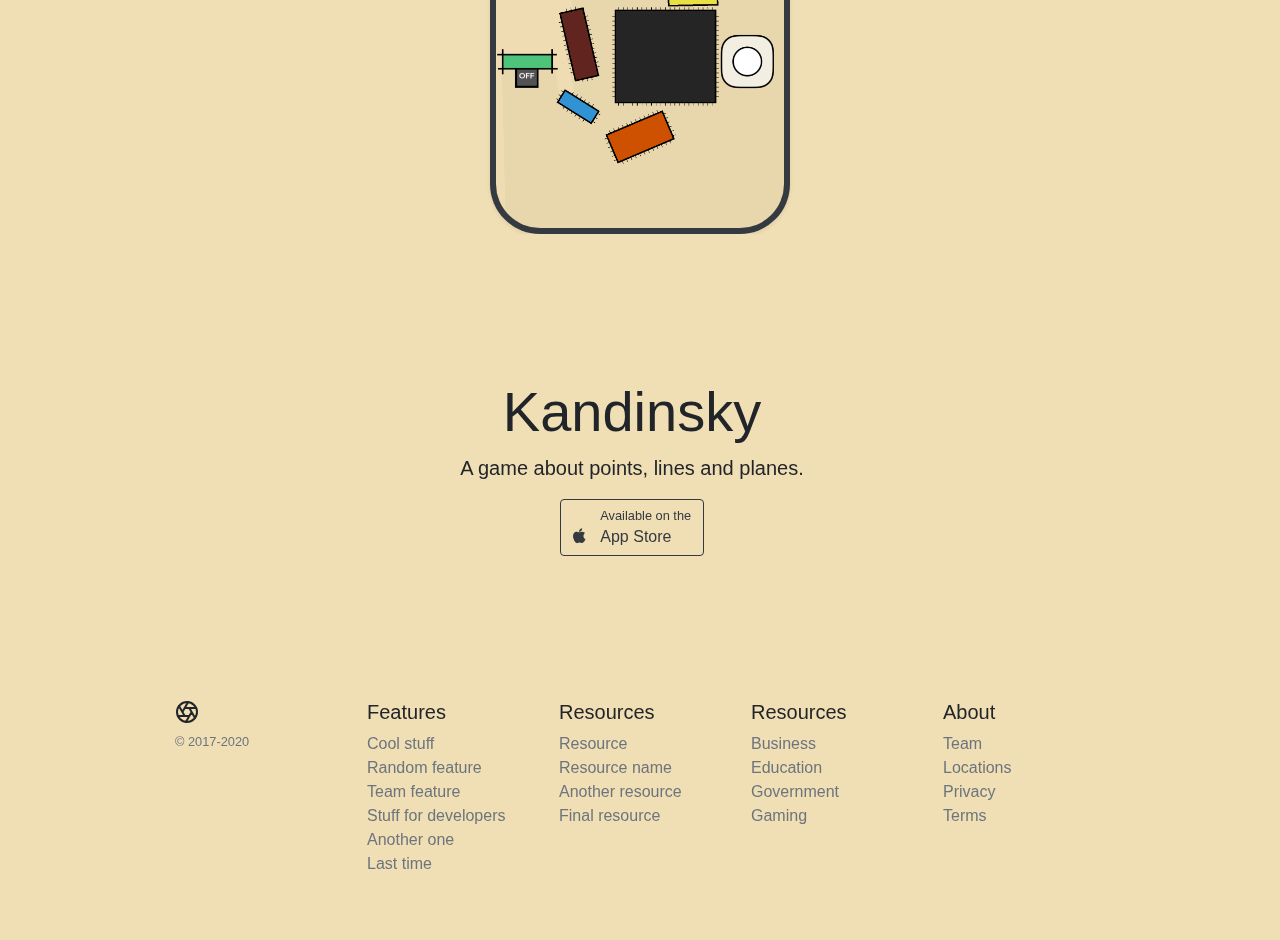
==== commit 976d4460: "Fixed mobile" ====
--- a/index.html
+++ b/index.html
@@ -40,8 +40,8 @@
     </div>
   </nav>
 
-  <div class="container" style="margin-right: auto; margin-left: auto;">
-    <div class="presentation-header mr-md-3 pt-3 px-3 pt-md-5 px-md-5 text-center overflow-hidden">
+  <div class="body-container" style="width: 100%">
+    <div class="presentation-header pt-3 px-3 pt-md-5 px-md-5 text-center overflow-hidden">
       <div class="col-md-5 p-lg-5 mx-auto my-5">
         <h1 class="display-4 font-weight-normal">Kandinsky</h1>
         <p class="lead font-weight-normal">A game about points, lines and planes.</p>
@@ -49,7 +49,7 @@
       </div>
     </div>
 
-    <div class="mr-md-3 pt-3 px-3 pt-md-5 px-md-5 text-center text-white overflow-hidden" style="background-color: #333333;">
+    <div class="pt-3 px-3 pt-md-5 px-md-5 text-center text-white overflow-hidden" style="background-color: #333333;">
       <div class="my-3 py-3">
         <h2 class="display-5">Explore portraits</h2>
         <p class="lead">Each level is a modern art masterpiece.</p>
@@ -59,7 +59,7 @@
       </div>
     </div>
 
-    <div class="mr-md-3 pt-3 px-3 pt-md-5 px-md-5 text-center overflow-hidden" style="background-color: #75bd90;">
+    <div class="pt-3 px-3 pt-md-5 px-md-5 text-center overflow-hidden" style="background-color: #75bd90;">
       <div class="my-3 p-3">
         <h2 class="display-5">Beautiful soundtracks</h2>
         <p class="lead">Enjoy the classical music soundtracks.</p>
@@ -69,7 +69,7 @@
       </div>
     </div>
 
-    <div class="bg-dark mr-md-3 pt-3 px-3 pt-md-5 px-md-5 text-center text-white overflow-hidden">
+    <div class="bg-dark pt-3 px-3 pt-md-5 px-md-5 text-center text-white overflow-hidden">
       <div class="my-3 p-3">
         <h2 class="display-5">Challenging puzzles</h2>
         <p class="lead">Solve tricky puzzles using shapes.</p>
@@ -79,7 +79,7 @@
       </div>
     </div>
 
-    <div class="bg-transparent mr-md-3 pt-3 px-3 pt-md-5 px-md-5 text-center overflow-hidden">
+    <div class="bg-transparent pt-3 px-3 pt-md-5 px-md-5 text-center overflow-hidden">
       <div class="my-3 py-3">
         <h2 class="display-5">Think out-of-the-box</h2>
         <p class="lead">Move, touch, throw and let the magic happen.</p>
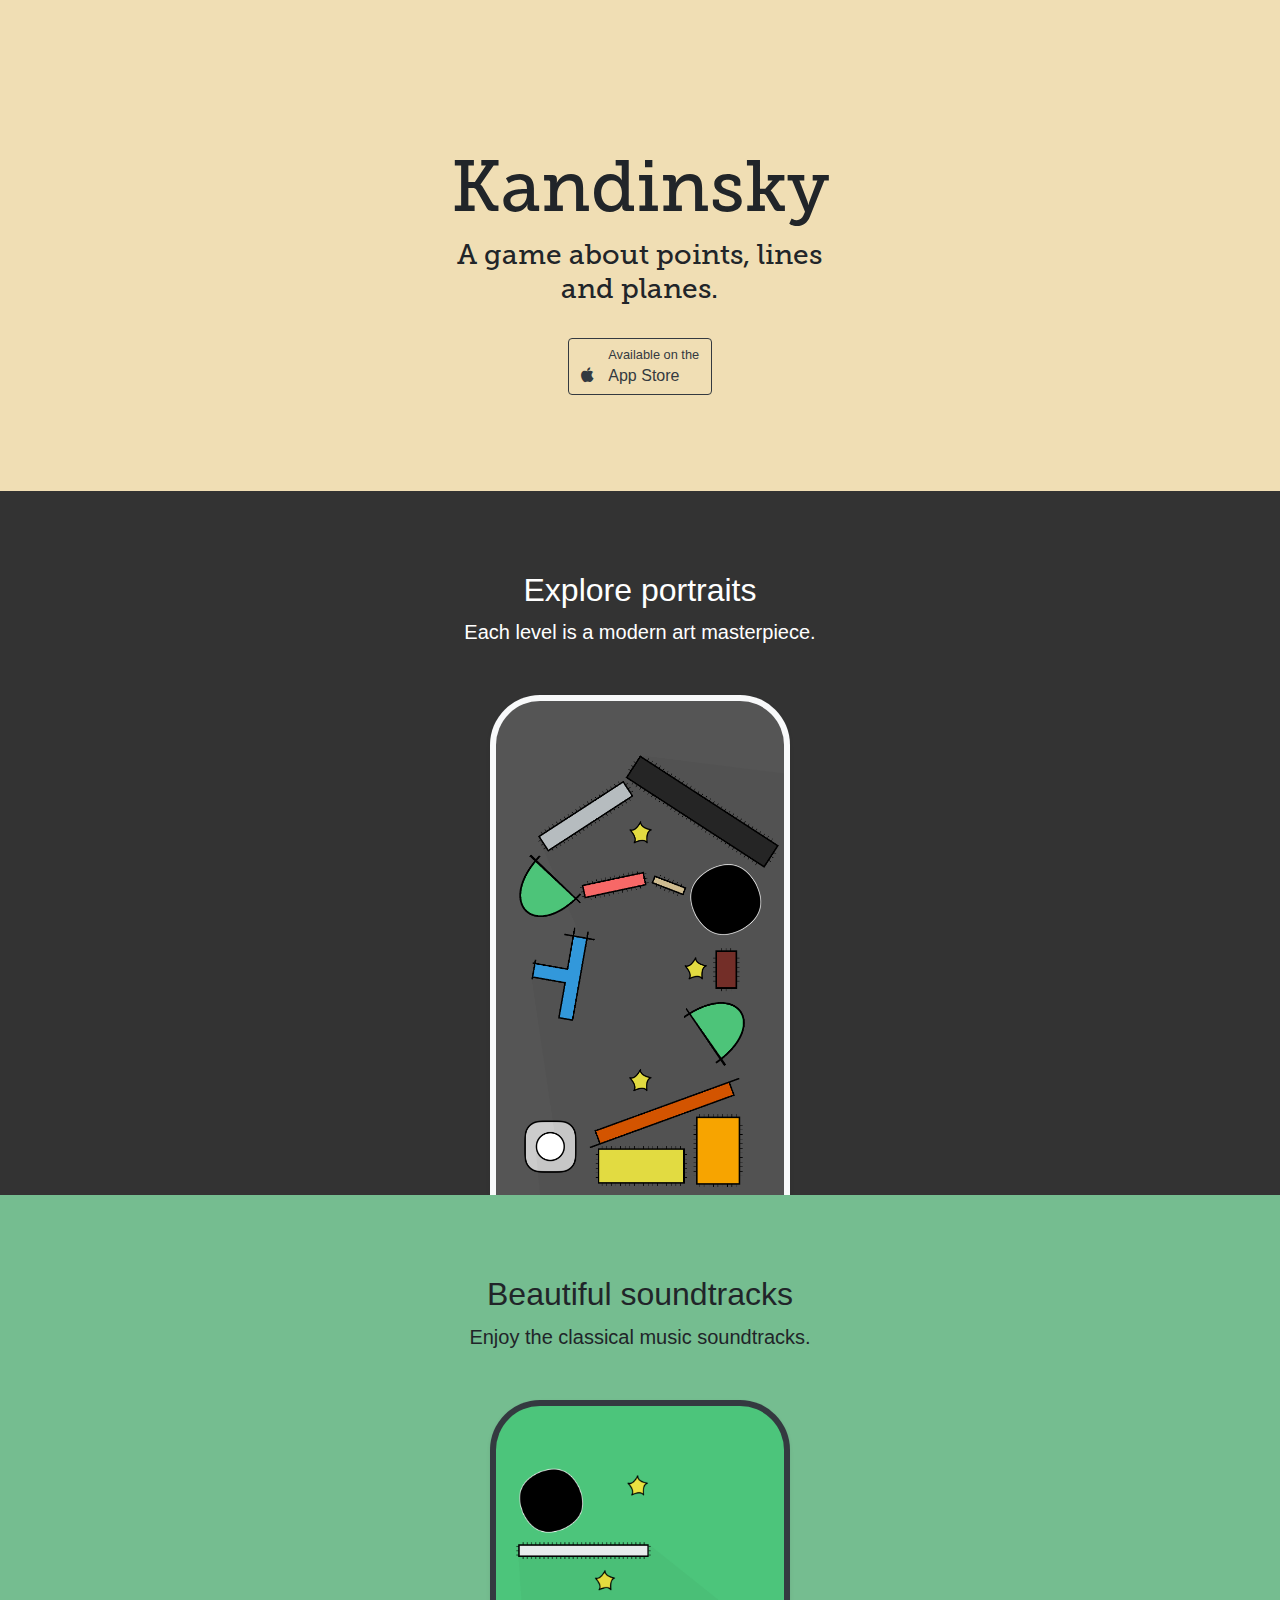
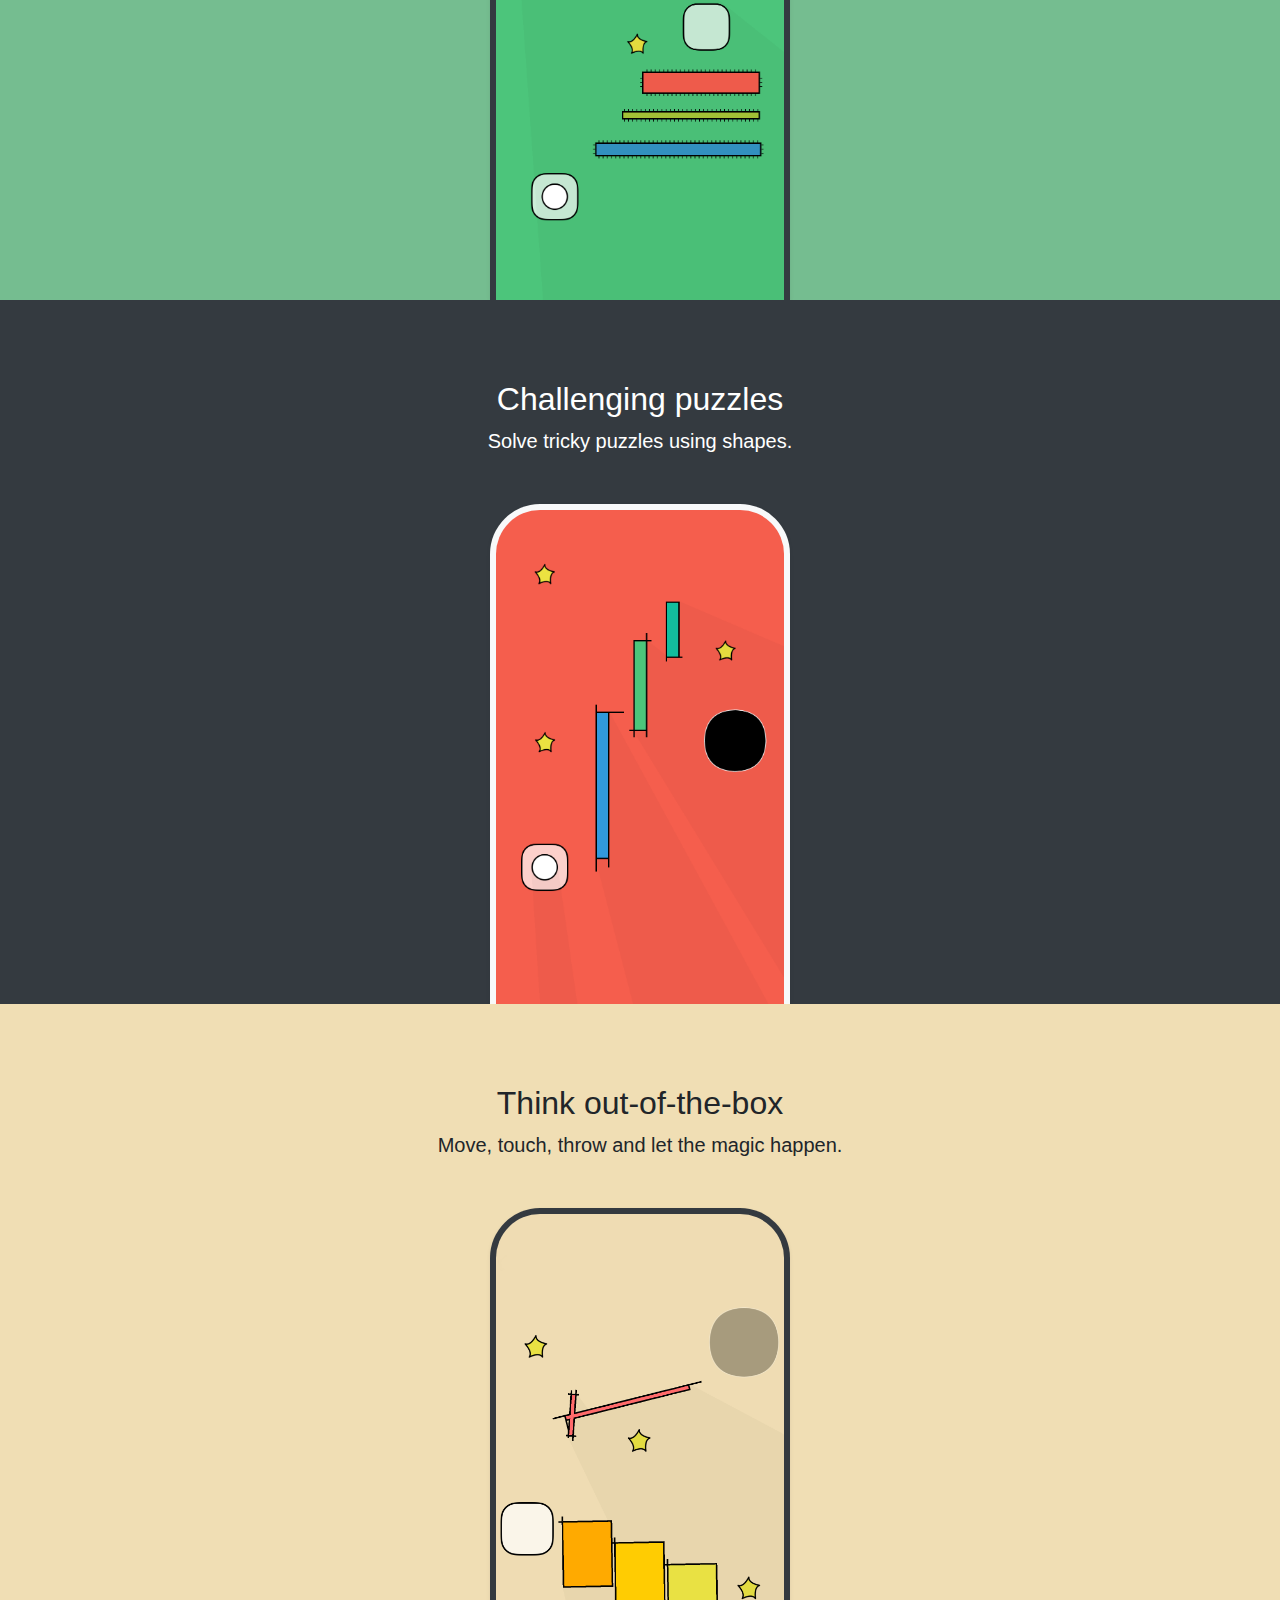
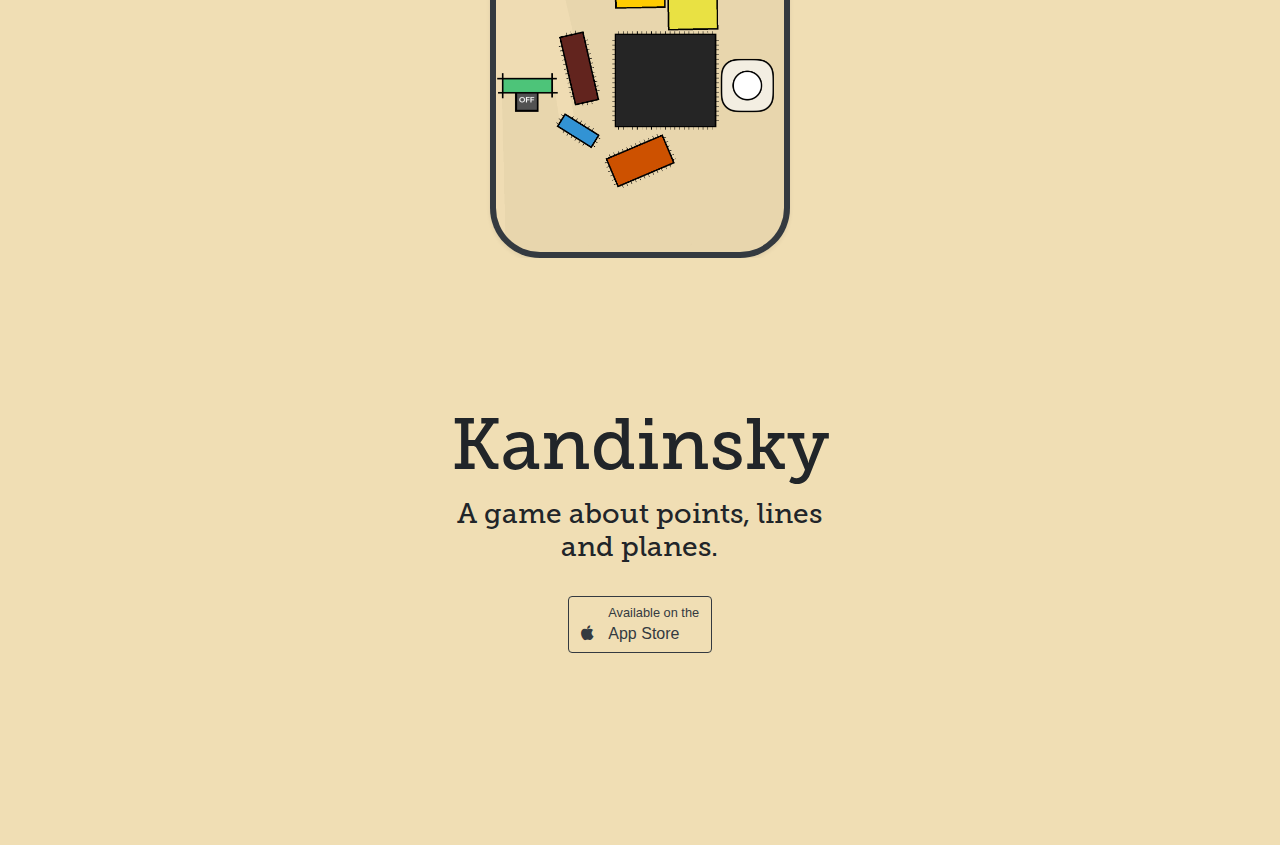
==== commit a7beb7c6: "Updated landing" ====
--- a/index.html
+++ b/index.html
@@ -3,12 +3,10 @@
 <head>
   <meta charset="utf-8">
   <meta name="viewport" content="width=device-width, initial-scale=1, shrink-to-fit=no">
+  <meta name="apple-itunes-app" content="app-clip-bundle-id=com.pasqualeambrosini.Pixie-Slingshot.Clip, app-id=1444020221">
   <meta name="description" content="">
-  <meta name="author" content="Mark Otto, Jacob Thornton, and Bootstrap contributors">
-  <meta name="generator" content="Jekyll v4.1.1">
-  <title>Product example · Bootstrap</title>
-
-  <link rel="canonical" href="https://getbootstrap.com/docs/4.5/examples/product/">
+  <meta name="author" content="Pasquale Ambrosini">
+  <title>Kandinsky · The Art Game</title>
 
   <!-- Bootstrap core CSS -->
   <link href="assets/dist/css/bootstrap.min.css" rel="stylesheet">
@@ -34,18 +32,19 @@
   <link href="https://cdnjs.cloudflare.com/ajax/libs/font-awesome/4.0.3/css/font-awesome.css" rel="stylesheet">
 </head>
 <body>
-  <nav class="site-header sticky-top py-1">
+  <!--<nav class="site-header sticky-top py-1">
     <div class="container" style="height: 40px;">
       <p class="text-center text-white" style="padding-top: 8px;">Kandinsky</p>
     </div>
-  </nav>
+  </nav>-->
 
   <div class="body-container" style="width: 100%">
     <div class="presentation-header pt-3 px-3 pt-md-5 px-md-5 text-center overflow-hidden">
       <div class="col-md-5 p-lg-5 mx-auto my-5">
-        <h1 class="display-4 font-weight-normal">Kandinsky</h1>
-        <p class="lead font-weight-normal">A game about points, lines and planes.</p>
-        <button class="btn btn-outline-dark btn-icon-text"> <i class="fa fa-apple btn-icon-prepend mdi-36px"></i> <span class="d-inline-block text-left"> <small class="font-weight-light d-block">Available on the</small> App Store </span> </button>
+        <h1 class="title display-3 font-weight-normal">Kandinsky</h1>
+        <h3 class="title display-5 font-weight-normal">A game about points, lines and planes.</h3>
+        <br>
+        <button onclick="location.href='https://apps.apple.com/app/kandinsky-the-art-game/id1444020221'" class="btn btn-outline-dark btn-icon-text"> <i class="fa fa-apple btn-icon-prepend mdi-36px"></i> <span class="d-inline-block text-left"> <small class="font-weight-light d-block">Available on the</small> App Store </span> </button>
       </div>
     </div>
 
@@ -89,59 +88,18 @@
       </div>
     </div>
 
-    <div class="presentation-header mr-md-3 pt-3 px-3 pt-md-5 px-md-5 text-center overflow-hidden">
+    <div class="presentation-header pt-3 px-3 pt-md-5 px-md-5 text-center overflow-hidden">
       <div class="col-md-5 p-lg-5 mx-auto my-5">
-        <h1 class="display-4 font-weight-normal">Kandinsky</h1>
-        <p class="lead font-weight-normal">A game about points, lines and planes.</p>
-        <button class="btn btn-outline-dark btn-icon-text"> <i class="fa fa-apple btn-icon-prepend mdi-36px"></i> <span class="d-inline-block text-left"> <small class="font-weight-light d-block">Available on the</small> App Store </span> </button>
+        <h1 class="title display-3 font-weight-normal">Kandinsky</h1>
+        <h3 class="title display-5 font-weight-normal">A game about points, lines and planes.</h3>
+        <br>
+        <button onclick="location.href='https://apps.apple.com/app/kandinsky-the-art-game/id1444020221'" class="btn btn-outline-dark btn-icon-text"> <i class="fa fa-apple btn-icon-prepend mdi-36px"></i> <span class="d-inline-block text-left"> <small class="font-weight-light d-block">Available on the</small> App Store </span> </button>
       </div>
     </div>
   </div>
 
   <footer class="container py-5">
     <div class="row">
-      <div class="col-12 col-md">
-        <svg xmlns="http://www.w3.org/2000/svg" width="24" height="24" fill="none" stroke="currentColor" stroke-linecap="round" stroke-linejoin="round" stroke-width="2" class="d-block mb-2" role="img" viewBox="0 0 24 24" focusable="false"><title>Product</title><circle cx="12" cy="12" r="10"/><path d="M14.31 8l5.74 9.94M9.69 8h11.48M7.38 12l5.74-9.94M9.69 16L3.95 6.06M14.31 16H2.83m13.79-4l-5.74 9.94"/></svg>
-        <small class="d-block mb-3 text-muted">&copy; 2017-2020</small>
-      </div>
-      <div class="col-6 col-md">
-        <h5>Features</h5>
-        <ul class="list-unstyled text-small">
-          <li><a class="text-muted" href="#">Cool stuff</a></li>
-          <li><a class="text-muted" href="#">Random feature</a></li>
-          <li><a class="text-muted" href="#">Team feature</a></li>
-          <li><a class="text-muted" href="#">Stuff for developers</a></li>
-          <li><a class="text-muted" href="#">Another one</a></li>
-          <li><a class="text-muted" href="#">Last time</a></li>
-        </ul>
-      </div>
-      <div class="col-6 col-md">
-        <h5>Resources</h5>
-        <ul class="list-unstyled text-small">
-          <li><a class="text-muted" href="#">Resource</a></li>
-          <li><a class="text-muted" href="#">Resource name</a></li>
-          <li><a class="text-muted" href="#">Another resource</a></li>
-          <li><a class="text-muted" href="#">Final resource</a></li>
-        </ul>
-      </div>
-      <div class="col-6 col-md">
-        <h5>Resources</h5>
-        <ul class="list-unstyled text-small">
-          <li><a class="text-muted" href="#">Business</a></li>
-          <li><a class="text-muted" href="#">Education</a></li>
-          <li><a class="text-muted" href="#">Government</a></li>
-          <li><a class="text-muted" href="#">Gaming</a></li>
-        </ul>
-      </div>
-      <div class="col-6 col-md">
-        <h5>About</h5>
-        <ul class="list-unstyled text-small">
-          <li><a class="text-muted" href="#">Team</a></li>
-          <li><a class="text-muted" href="#">Locations</a></li>
-          <li><a class="text-muted" href="#">Privacy</a></li>
-          <li><a class="text-muted" href="#">Terms</a></li>
-        </ul>
-      </div>
     </div>
   </footer>
   <script src="https://code.jquery.com/jquery-3.5.1.slim.min.js" integrity="sha384-DfXdz2htPH0lsSSs5nCTpuj/zy4C+OGpamoFVy38MVBnE+IbbVYUew+OrCXaRkfj" crossorigin="anonymous"></script>
--- a/product.css
+++ b/product.css
@@ -1,3 +1,8 @@
+@font-face {
+  font-family: Museo Slab;
+  src: url(assets/fonts/Museo-Slab.otf);
+}
+
 .container {
   max-width: 960px;
 }
@@ -14,6 +19,10 @@
      font-size: 39px;
      margin-right: 10px;
  }
+
+.title {
+    font-family:Museo Slab;
+}
 
 /*
  * Custom translucent site header
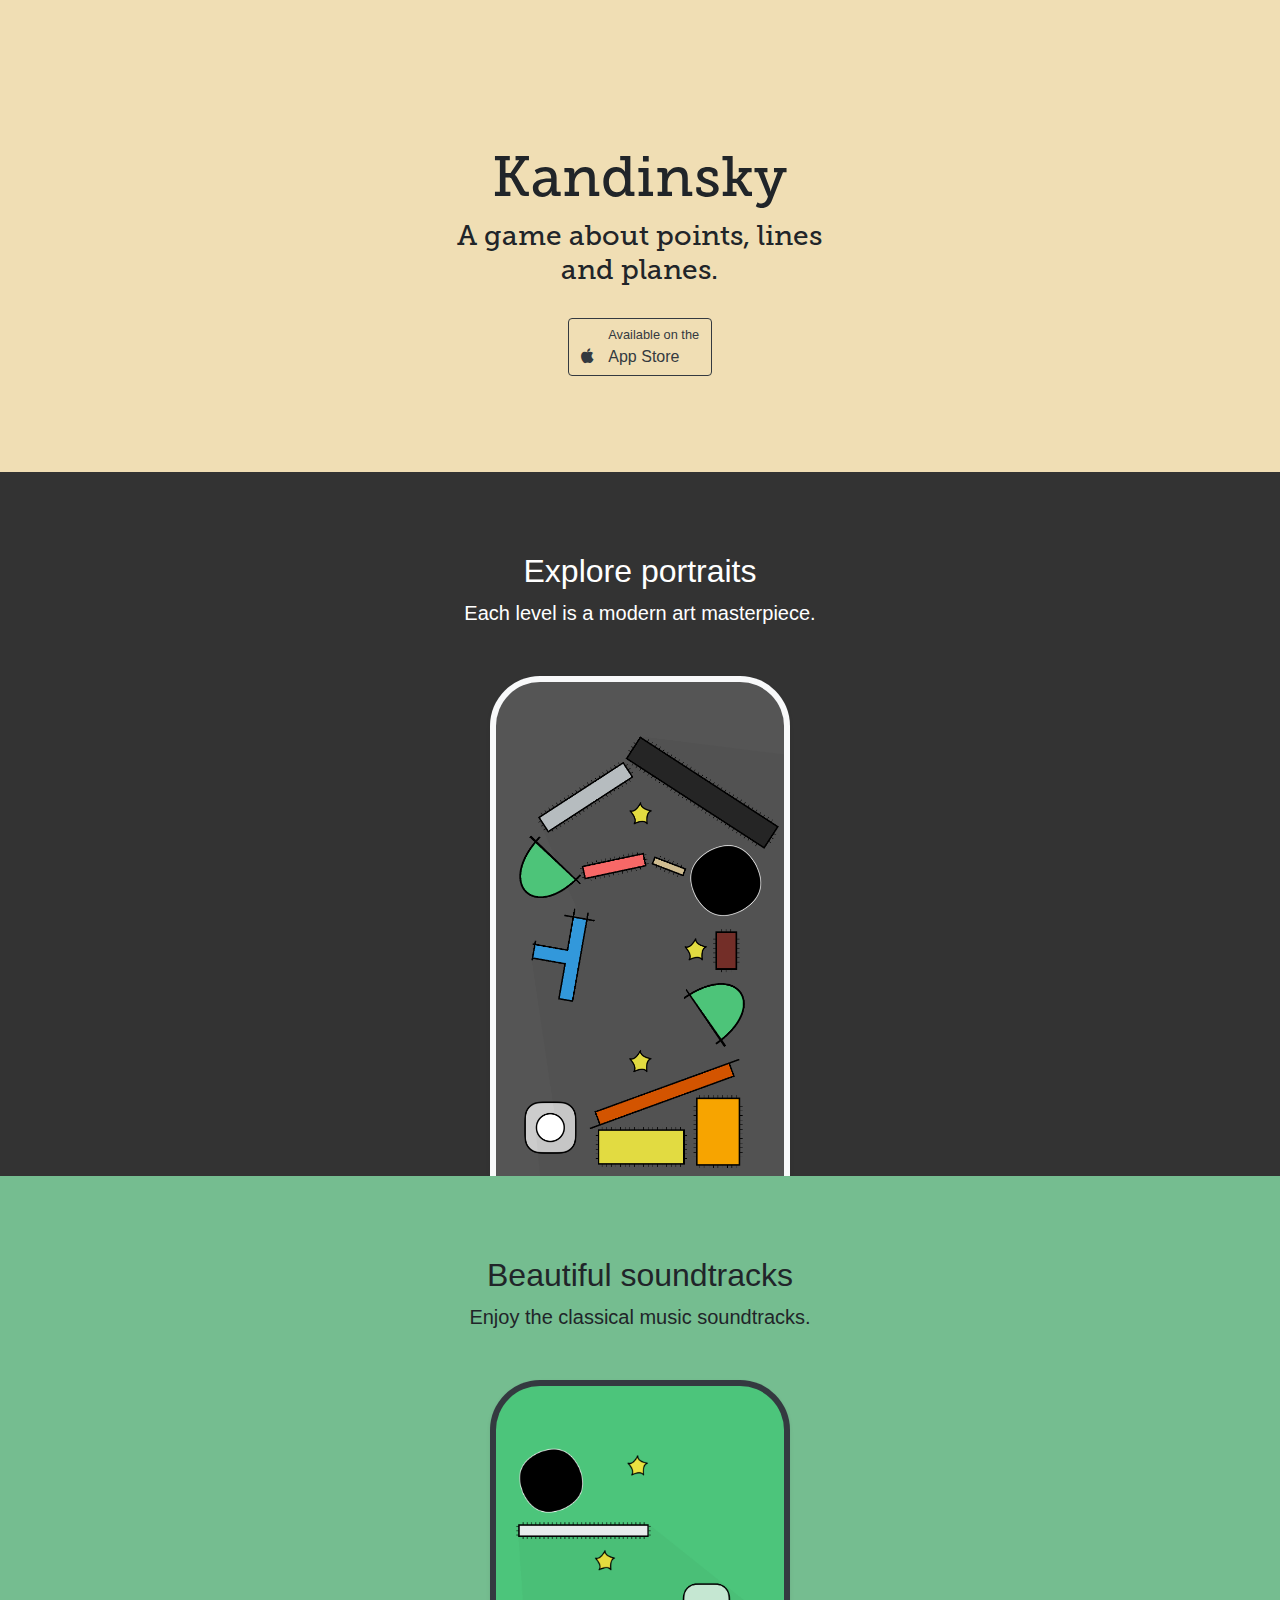
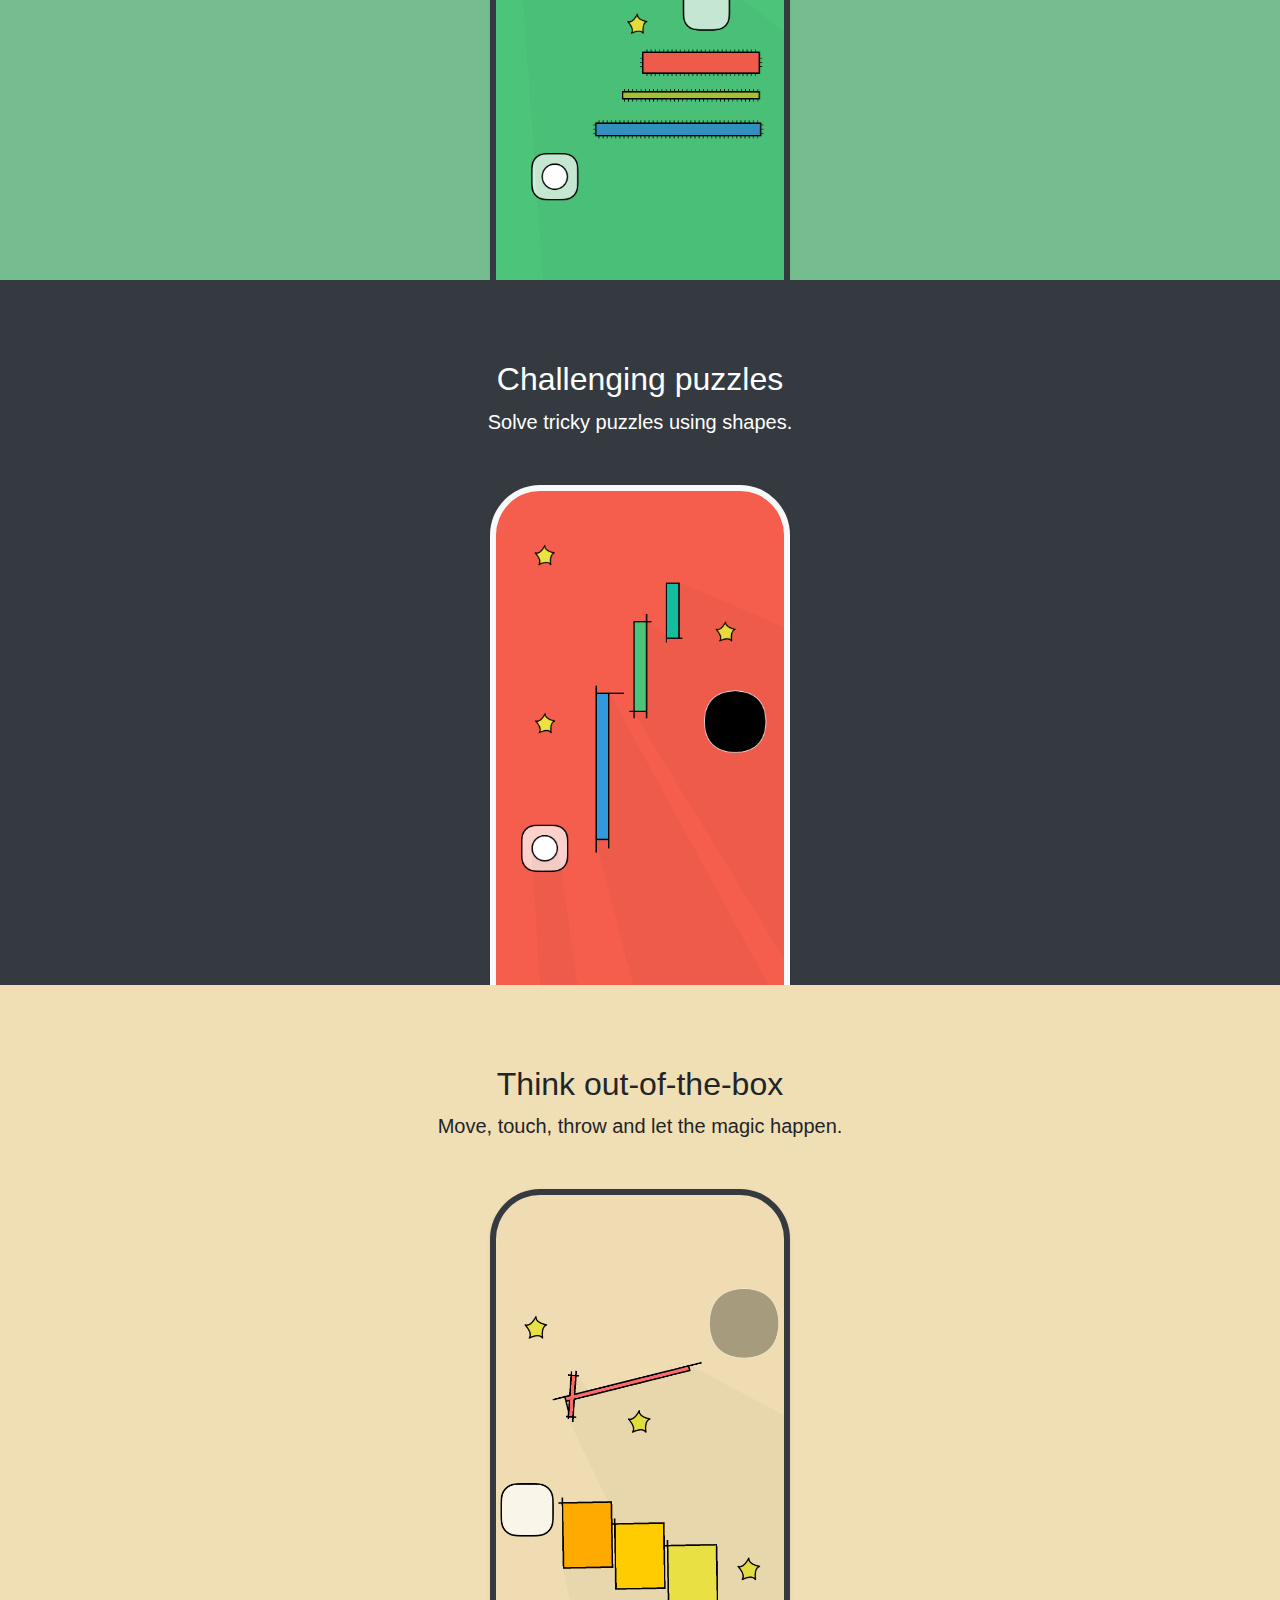
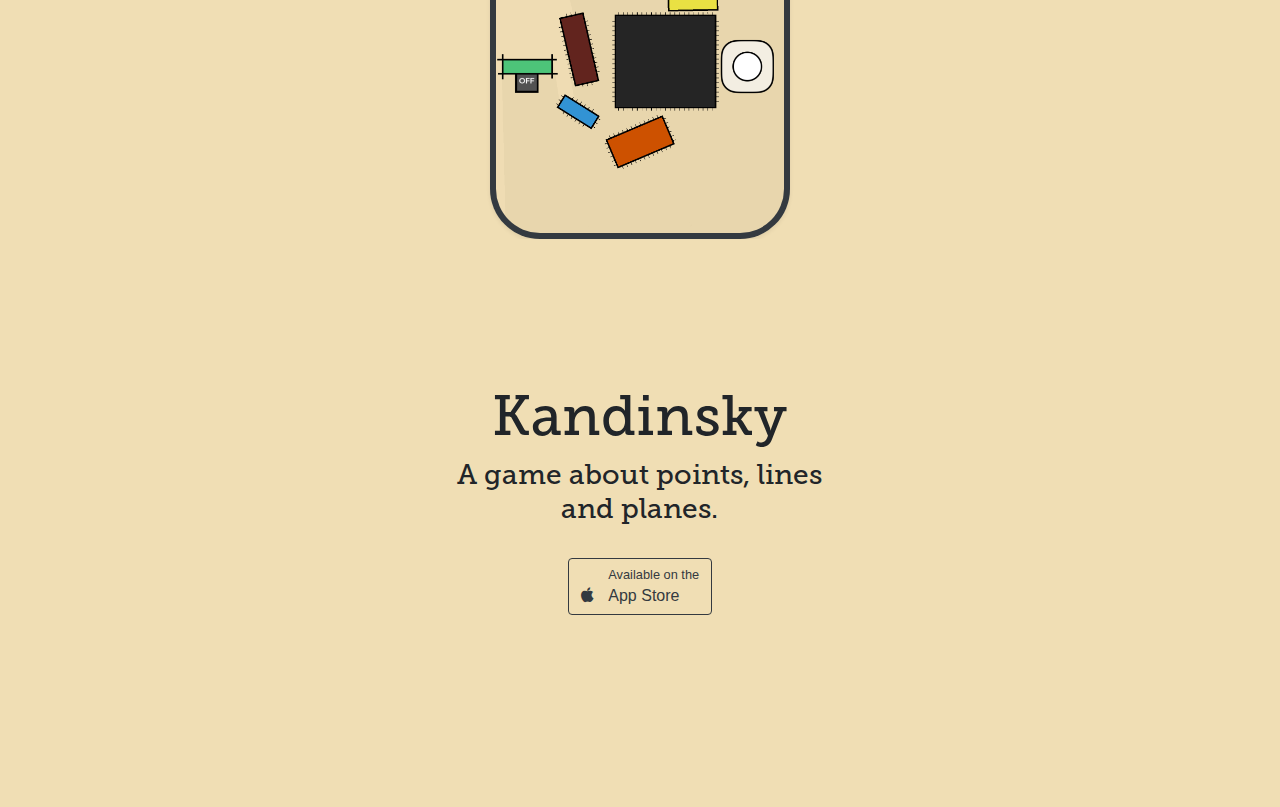
==== commit 0e2d4c8a: "Updated landing" ====
--- a/index.html
+++ b/index.html
@@ -41,7 +41,7 @@
   <div class="body-container" style="width: 100%">
     <div class="presentation-header pt-3 px-3 pt-md-5 px-md-5 text-center overflow-hidden">
       <div class="col-md-5 p-lg-5 mx-auto my-5">
-        <h1 class="title display-3 font-weight-normal">Kandinsky</h1>
+        <h1 class="title display-4 font-weight-normal">Kandinsky</h1>
         <h3 class="title display-5 font-weight-normal">A game about points, lines and planes.</h3>
         <br>
         <button onclick="location.href='https://apps.apple.com/app/kandinsky-the-art-game/id1444020221'" class="btn btn-outline-dark btn-icon-text"> <i class="fa fa-apple btn-icon-prepend mdi-36px"></i> <span class="d-inline-block text-left"> <small class="font-weight-light d-block">Available on the</small> App Store </span> </button>
@@ -90,7 +90,7 @@
 
     <div class="presentation-header pt-3 px-3 pt-md-5 px-md-5 text-center overflow-hidden">
       <div class="col-md-5 p-lg-5 mx-auto my-5">
-        <h1 class="title display-3 font-weight-normal">Kandinsky</h1>
+        <h1 class="title display-4 font-weight-normal">Kandinsky</h1>
         <h3 class="title display-5 font-weight-normal">A game about points, lines and planes.</h3>
         <br>
         <button onclick="location.href='https://apps.apple.com/app/kandinsky-the-art-game/id1444020221'" class="btn btn-outline-dark btn-icon-text"> <i class="fa fa-apple btn-icon-prepend mdi-36px"></i> <span class="d-inline-block text-left"> <small class="font-weight-light d-block">Available on the</small> App Store </span> </button>
